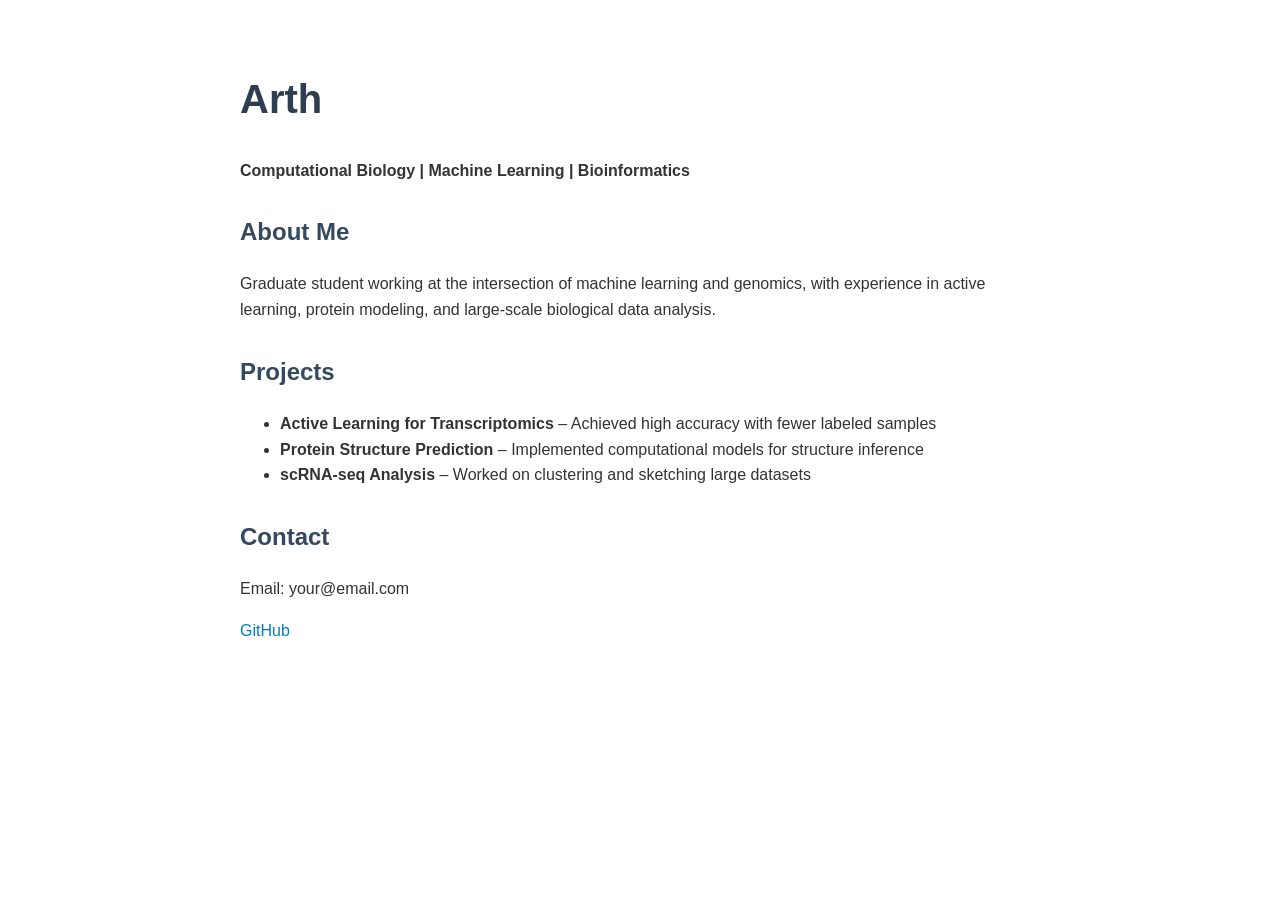
==== index.html @ f6aff102 "Create index.html" ====
<!DOCTYPE html>
<html lang="en">
<head>
    <meta charset="UTF-8">
    <meta name="viewport" content="width=device-width, initial-scale=1.0">
    <title>Arth</title>

    <style>
        body {
            font-family: Arial, sans-serif;
            max-width: 800px;
            margin: auto;
            padding: 40px 20px;
            line-height: 1.6;
            color: #333;
        }
        h1 {
            font-size: 2.5em;
            color: #2c3e50;
        }
        h2 {
            margin-top: 30px;
            color: #34495e;
        }
        a {
            color: #007acc;
            text-decoration: none;
        }
    </style>
</head>

<body>

<h1>Arth</h1>
<p><b>Computational Biology | Machine Learning | Bioinformatics</b></p>

<h2>About Me</h2>
<p>
Graduate student working at the intersection of machine learning and genomics,
with experience in active learning, protein modeling, and large-scale biological data analysis.
</p>

<h2>Projects</h2>
<ul>
    <li><b>Active Learning for Transcriptomics</b> – Achieved high accuracy with fewer labeled samples</li>
    <li><b>Protein Structure Prediction</b> – Implemented computational models for structure inference</li>
    <li><b>scRNA-seq Analysis</b> – Worked on clustering and sketching large datasets</li>
</ul>

<h2>Contact</h2>
<p>Email: your@email.com</p>
<p>
    <a href="https://github.com/Arth-DEVOPS">GitHub</a>
</p>

</body>
</html>
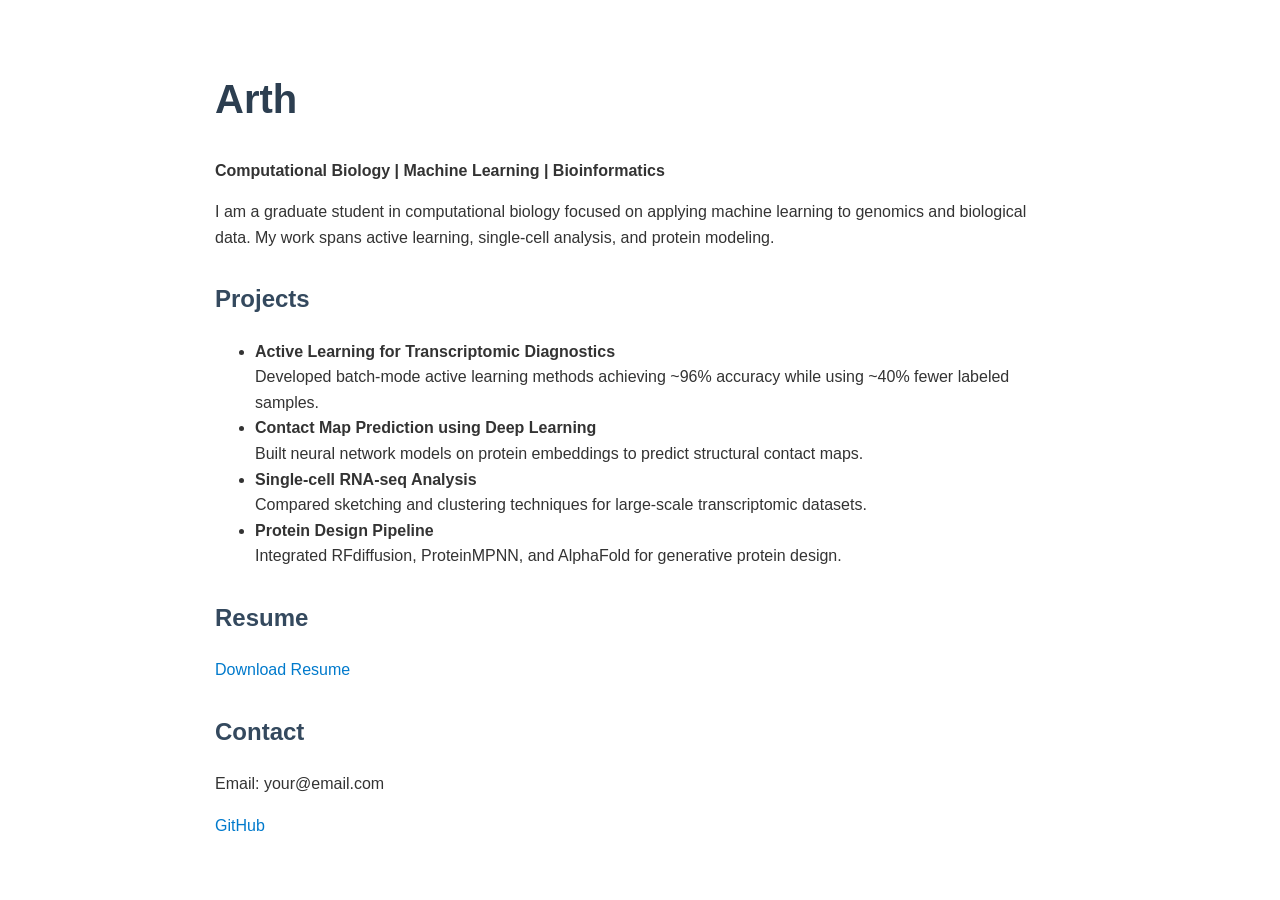
==== commit c7450ff1: "Update index.html" ====
--- a/index.html
+++ b/index.html
@@ -8,24 +8,15 @@
     <style>
         body {
             font-family: Arial, sans-serif;
-            max-width: 800px;
+            max-width: 850px;
             margin: auto;
             padding: 40px 20px;
             line-height: 1.6;
             color: #333;
         }
-        h1 {
-            font-size: 2.5em;
-            color: #2c3e50;
-        }
-        h2 {
-            margin-top: 30px;
-            color: #34495e;
-        }
-        a {
-            color: #007acc;
-            text-decoration: none;
-        }
+        h1 { font-size: 2.5em; color: #2c3e50; }
+        h2 { margin-top: 30px; color: #34495e; }
+        a { color: #007acc; text-decoration: none; }
     </style>
 </head>
 
@@ -34,18 +25,39 @@
 <h1>Arth</h1>
 <p><b>Computational Biology | Machine Learning | Bioinformatics</b></p>
 
-<h2>About Me</h2>
 <p>
-Graduate student working at the intersection of machine learning and genomics,
-with experience in active learning, protein modeling, and large-scale biological data analysis.
+I am a graduate student in computational biology focused on applying machine learning
+to genomics and biological data. My work spans active learning, single-cell analysis,
+and protein modeling.
 </p>
 
 <h2>Projects</h2>
+
 <ul>
-    <li><b>Active Learning for Transcriptomics</b> – Achieved high accuracy with fewer labeled samples</li>
-    <li><b>Protein Structure Prediction</b> – Implemented computational models for structure inference</li>
-    <li><b>scRNA-seq Analysis</b> – Worked on clustering and sketching large datasets</li>
+    <li>
+        <b>Active Learning for Transcriptomic Diagnostics</b><br>
+        Developed batch-mode active learning methods achieving ~96% accuracy while using
+        ~40% fewer labeled samples.
+    </li>
+
+    <li>
+        <b>Contact Map Prediction using Deep Learning</b><br>
+        Built neural network models on protein embeddings to predict structural contact maps.
+    </li>
+
+    <li>
+        <b>Single-cell RNA-seq Analysis</b><br>
+        Compared sketching and clustering techniques for large-scale transcriptomic datasets.
+    </li>
+
+    <li>
+        <b>Protein Design Pipeline</b><br>
+        Integrated RFdiffusion, ProteinMPNN, and AlphaFold for generative protein design.
+    </li>
 </ul>
+
+<h2>Resume</h2>
+<p><a href="resume.pdf" target="_blank">Download Resume</a></p>
 
 <h2>Contact</h2>
 <p>Email: your@email.com</p>
@@ -54,4 +66,4 @@
 </p>
 
 </body>
-</html>+</html>
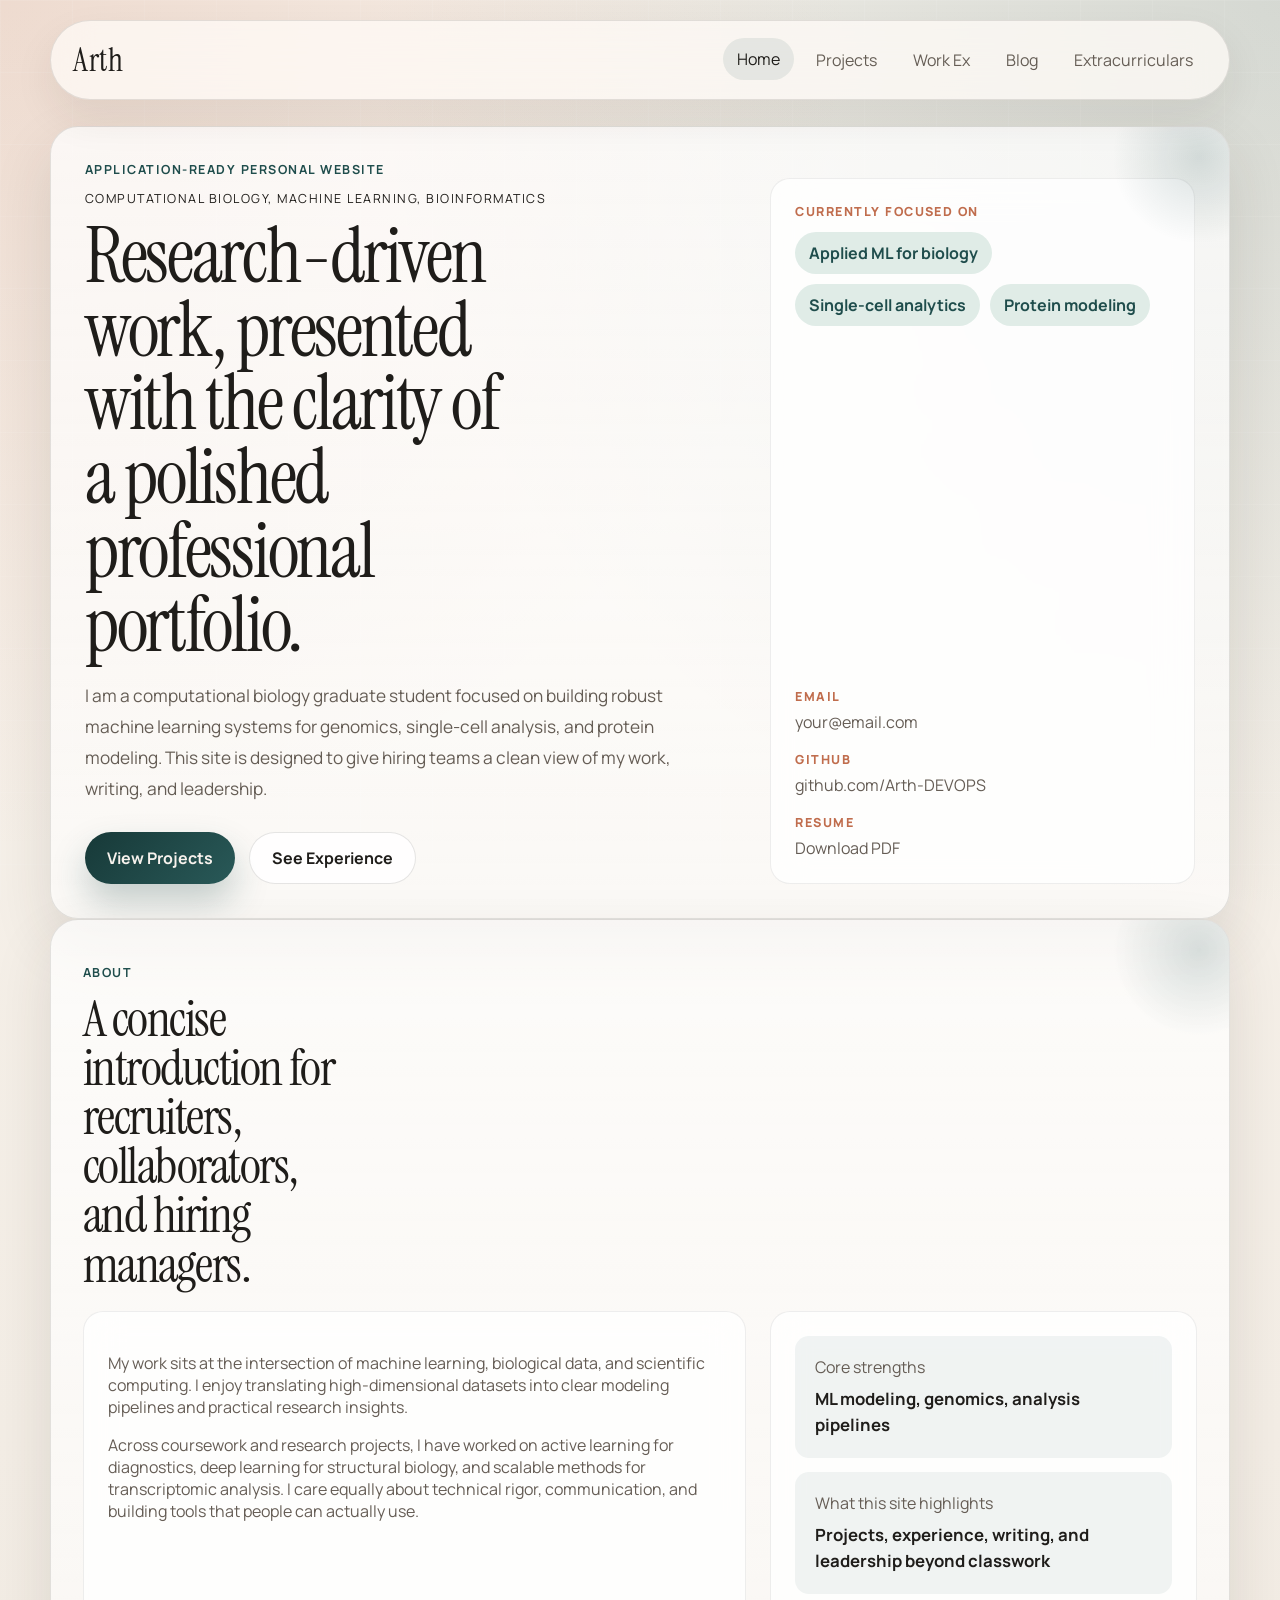
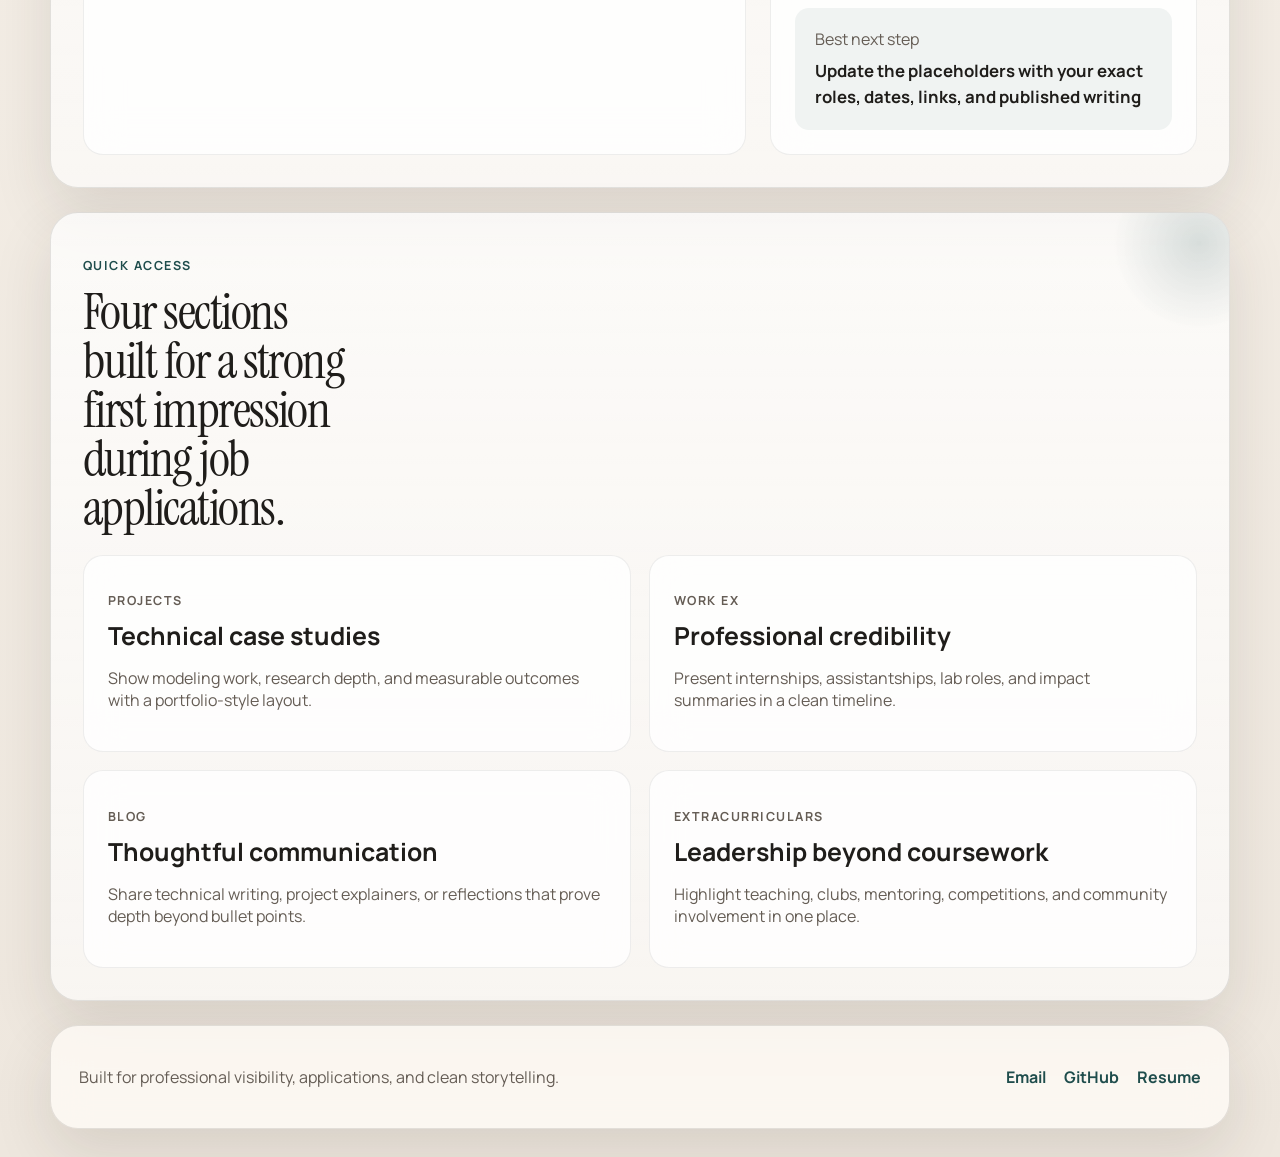
==== commit 598315bf: "Add details." ====
--- a/index.html
+++ b/index.html
@@ -3,67 +3,164 @@
 <head>
     <meta charset="UTF-8">
     <meta name="viewport" content="width=device-width, initial-scale=1.0">
-    <title>Arth</title>
+    <title>Arth | Computational Biology Portfolio</title>
+    <meta
+        name="description"
+        content="Arth's professional portfolio featuring projects, work experience, writing, and extracurricular leadership in computational biology and machine learning."
+    >
+    <link rel="preconnect" href="https://fonts.googleapis.com">
+    <link rel="preconnect" href="https://fonts.gstatic.com" crossorigin>
+    <link
+        href="https://fonts.googleapis.com/css2?family=Instrument+Serif:ital@0;1&family=Manrope:wght@400;500;600;700;800&display=swap"
+        rel="stylesheet"
+    >
+    <link rel="stylesheet" href="styles.css">
+</head>
+<body>
+    <div class="page-shell">
+        <header class="site-header">
+            <a class="brand" href="index.html">Arth</a>
+            <button class="nav-toggle" type="button" aria-expanded="false" aria-label="Toggle navigation">
+                <span></span>
+                <span></span>
+            </button>
+            <nav class="site-nav" aria-label="Primary">
+                <a class="active" href="index.html">Home</a>
+                <a href="projects.html">Projects</a>
+                <a href="experience.html">Work Ex</a>
+                <a href="blog.html">Blog</a>
+                <a href="extracurriculars.html">Extracurriculars</a>
+            </nav>
+        </header>
 
-    <style>
-        body {
-            font-family: Arial, sans-serif;
-            max-width: 850px;
-            margin: auto;
-            padding: 40px 20px;
-            line-height: 1.6;
-            color: #333;
-        }
-        h1 { font-size: 2.5em; color: #2c3e50; }
-        h2 { margin-top: 30px; color: #34495e; }
-        a { color: #007acc; text-decoration: none; }
-    </style>
-</head>
+        <main>
+            <section class="hero">
+                <div class="eyebrow">Application-ready personal website</div>
+                <div class="hero-grid">
+                    <div>
+                        <p class="hero-kicker">Computational Biology, Machine Learning, Bioinformatics</p>
+                        <h1>Research-driven work, presented with the clarity of a polished professional portfolio.</h1>
+                        <p class="hero-copy">
+                            I am a computational biology graduate student focused on building robust machine learning
+                            systems for genomics, single-cell analysis, and protein modeling. This site is designed to
+                            give hiring teams a clean view of my work, writing, and leadership.
+                        </p>
+                        <div class="hero-actions">
+                            <a class="button button-primary" href="projects.html">View Projects</a>
+                            <a class="button button-secondary" href="experience.html">See Experience</a>
+                        </div>
+                    </div>
 
-<body>
+                    <aside class="profile-card">
+                        <div class="profile-top">
+                            <p class="profile-label">Currently focused on</p>
+                            <ul class="pill-list">
+                                <li>Applied ML for biology</li>
+                                <li>Single-cell analytics</li>
+                                <li>Protein modeling</li>
+                            </ul>
+                        </div>
 
-<h1>Arth</h1>
-<p><b>Computational Biology | Machine Learning | Bioinformatics</b></p>
+                        <div class="profile-details">
+                            <div>
+                                <p class="detail-label">Email</p>
+                                <a href="mailto:your@email.com">your@email.com</a>
+                            </div>
+                            <div>
+                                <p class="detail-label">GitHub</p>
+                                <a href="https://github.com/Arth-DEVOPS" target="_blank" rel="noreferrer">github.com/Arth-DEVOPS</a>
+                            </div>
+                            <div>
+                                <p class="detail-label">Resume</p>
+                                <a href="Arth_Banka_Resume.pdf" target="_blank" rel="noreferrer">Download PDF</a>
+                            </div>
+                        </div>
+                    </aside>
+                </div>
+            </section>
 
-<p>
-I am a graduate student in computational biology focused on applying machine learning
-to genomics and biological data. My work spans active learning, single-cell analysis,
-and protein modeling.
-</p>
+            <section class="section-block" id="about">
+                <div class="section-heading">
+                    <p class="section-label">About</p>
+                    <h2>A concise introduction for recruiters, collaborators, and hiring managers.</h2>
+                </div>
 
-<h2>Projects</h2>
+                <div class="split-panel">
+                    <div class="panel prose-panel">
+                        <p>
+                            My work sits at the intersection of machine learning, biological data, and scientific
+                            computing. I enjoy translating high-dimensional datasets into clear modeling pipelines and
+                            practical research insights.
+                        </p>
+                        <p>
+                            Across coursework and research projects, I have worked on active learning for diagnostics,
+                            deep learning for structural biology, and scalable methods for transcriptomic analysis. I
+                            care equally about technical rigor, communication, and building tools that people can
+                            actually use.
+                        </p>
+                    </div>
 
-<ul>
-    <li>
-        <b>Active Learning for Transcriptomic Diagnostics</b><br>
-        Developed batch-mode active learning methods achieving ~96% accuracy while using
-        ~40% fewer labeled samples.
-    </li>
+                    <div class="panel stats-panel">
+                        <div class="stat-card">
+                            <span>Core strengths</span>
+                            <strong>ML modeling, genomics, analysis pipelines</strong>
+                        </div>
+                        <div class="stat-card">
+                            <span>What this site highlights</span>
+                            <strong>Projects, experience, writing, and leadership beyond classwork</strong>
+                        </div>
+                        <div class="stat-card">
+                            <span>Best next step</span>
+                            <strong>Update the placeholders with your exact roles, dates, links, and published writing</strong>
+                        </div>
+                    </div>
+                </div>
+            </section>
 
-    <li>
-        <b>Contact Map Prediction using Deep Learning</b><br>
-        Built neural network models on protein embeddings to predict structural contact maps.
-    </li>
+            <section class="section-block">
+                <div class="section-heading">
+                    <p class="section-label">Quick Access</p>
+                    <h2>Four sections built for a strong first impression during job applications.</h2>
+                </div>
 
-    <li>
-        <b>Single-cell RNA-seq Analysis</b><br>
-        Compared sketching and clustering techniques for large-scale transcriptomic datasets.
-    </li>
+                <div class="feature-grid">
+                    <a class="feature-card" href="projects.html">
+                        <p class="card-tag">Projects</p>
+                        <h3>Technical case studies</h3>
+                        <p>Show modeling work, research depth, and measurable outcomes with a portfolio-style layout.</p>
+                    </a>
 
-    <li>
-        <b>Protein Design Pipeline</b><br>
-        Integrated RFdiffusion, ProteinMPNN, and AlphaFold for generative protein design.
-    </li>
-</ul>
+                    <a class="feature-card" href="experience.html">
+                        <p class="card-tag">Work Ex</p>
+                        <h3>Professional credibility</h3>
+                        <p>Present internships, assistantships, lab roles, and impact summaries in a clean timeline.</p>
+                    </a>
 
-<h2>Resume</h2>
-<p><a href="resume.pdf" target="_blank">Download Resume</a></p>
+                    <a class="feature-card" href="blog.html">
+                        <p class="card-tag">Blog</p>
+                        <h3>Thoughtful communication</h3>
+                        <p>Share technical writing, project explainers, or reflections that prove depth beyond bullet points.</p>
+                    </a>
 
-<h2>Contact</h2>
-<p>Email: your@email.com</p>
-<p>
-    <a href="https://github.com/Arth-DEVOPS">GitHub</a>
-</p>
+                    <a class="feature-card" href="extracurriculars.html">
+                        <p class="card-tag">Extracurriculars</p>
+                        <h3>Leadership beyond coursework</h3>
+                        <p>Highlight teaching, clubs, mentoring, competitions, and community involvement in one place.</p>
+                    </a>
+                </div>
+            </section>
+        </main>
 
+        <footer class="site-footer">
+            <p>Built for professional visibility, applications, and clean storytelling.</p>
+            <div class="footer-links">
+                <a href="mailto:your@email.com">Email</a>
+                <a href="https://github.com/Arth-DEVOPS" target="_blank" rel="noreferrer">GitHub</a>
+                <a href="Arth_Banka_Resume.pdf" target="_blank" rel="noreferrer">Resume</a>
+            </div>
+        </footer>
+    </div>
+
+    <script src="script.js"></script>
 </body>
 </html>
--- a/styles.css
+++ b/styles.css
@@ -0,0 +1,572 @@
+:root {
+    --bg: #f4efe7;
+    --bg-soft: rgba(255, 255, 255, 0.64);
+    --panel: rgba(255, 255, 255, 0.78);
+    --panel-strong: rgba(255, 255, 255, 0.9);
+    --border: rgba(44, 41, 37, 0.12);
+    --text: #1f1d1a;
+    --muted: #655d55;
+    --accent: #1f4d4c;
+    --accent-soft: #e0ece7;
+    --accent-warm: #c06d4d;
+    --shadow: 0 24px 60px rgba(53, 41, 29, 0.12);
+    --radius-lg: 28px;
+    --radius-md: 20px;
+    --radius-sm: 14px;
+    --content-width: 1180px;
+}
+
+* {
+    box-sizing: border-box;
+}
+
+html {
+    scroll-behavior: smooth;
+}
+
+body {
+    margin: 0;
+    font-family: "Manrope", sans-serif;
+    color: var(--text);
+    background:
+        radial-gradient(circle at top left, rgba(192, 109, 77, 0.18), transparent 28%),
+        radial-gradient(circle at top right, rgba(31, 77, 76, 0.16), transparent 30%),
+        linear-gradient(180deg, #f8f3ec 0%, #f3ede5 52%, #eee7de 100%);
+    min-height: 100vh;
+}
+
+body::before {
+    content: "";
+    position: fixed;
+    inset: 0;
+    background-image:
+        linear-gradient(rgba(255, 255, 255, 0.32) 1px, transparent 1px),
+        linear-gradient(90deg, rgba(255, 255, 255, 0.32) 1px, transparent 1px);
+    background-size: 72px 72px;
+    opacity: 0.28;
+    pointer-events: none;
+}
+
+a {
+    color: inherit;
+    text-decoration: none;
+}
+
+img {
+    max-width: 100%;
+}
+
+.page-shell {
+    width: min(calc(100% - 32px), var(--content-width));
+    margin: 20px auto;
+}
+
+.site-header,
+.site-footer,
+.panel,
+.feature-card,
+.case-card,
+.timeline-card,
+.profile-card {
+    backdrop-filter: blur(18px);
+    -webkit-backdrop-filter: blur(18px);
+}
+
+.site-header {
+    position: sticky;
+    top: 18px;
+    z-index: 10;
+    display: flex;
+    align-items: center;
+    justify-content: space-between;
+    gap: 18px;
+    padding: 18px 22px;
+    margin-bottom: 26px;
+    background: rgba(255, 251, 247, 0.74);
+    border: 1px solid var(--border);
+    border-radius: 999px;
+    box-shadow: 0 18px 40px rgba(53, 41, 29, 0.08);
+}
+
+.brand {
+    font-family: "Instrument Serif", serif;
+    font-size: 2rem;
+    letter-spacing: 0.02em;
+}
+
+.site-nav {
+    display: flex;
+    align-items: center;
+    gap: 8px;
+    flex-wrap: wrap;
+}
+
+.site-nav a {
+    padding: 10px 14px;
+    color: var(--muted);
+    border-radius: 999px;
+    transition: background-color 180ms ease, color 180ms ease, transform 180ms ease;
+}
+
+.site-nav a:hover,
+.site-nav a:focus-visible,
+.site-nav a.active {
+    color: var(--text);
+    background: rgba(31, 77, 76, 0.09);
+    transform: translateY(-1px);
+}
+
+.nav-toggle {
+    display: none;
+    align-items: center;
+    justify-content: center;
+    gap: 4px;
+    width: 48px;
+    height: 48px;
+    border: 1px solid var(--border);
+    border-radius: 50%;
+    background: var(--panel-strong);
+    cursor: pointer;
+}
+
+.nav-toggle span {
+    display: block;
+    width: 16px;
+    height: 2px;
+    background: var(--text);
+}
+
+.hero,
+.page-hero,
+.section-block,
+.site-footer {
+    position: relative;
+    overflow: hidden;
+    border: 1px solid var(--border);
+    box-shadow: var(--shadow);
+}
+
+.hero,
+.page-hero,
+.section-block {
+    background: linear-gradient(180deg, rgba(255, 255, 255, 0.74), rgba(255, 255, 255, 0.6));
+    border-radius: var(--radius-lg);
+}
+
+.hero {
+    padding: 34px;
+}
+
+.page-hero,
+.section-block {
+    padding: 32px;
+    margin-bottom: 24px;
+}
+
+.hero::after,
+.page-hero::after,
+.section-block::after {
+    content: "";
+    position: absolute;
+    right: -60px;
+    top: -60px;
+    width: 180px;
+    height: 180px;
+    background: radial-gradient(circle, rgba(31, 77, 76, 0.16), transparent 68%);
+    pointer-events: none;
+}
+
+.eyebrow,
+.section-label,
+.hero-kicker,
+.card-tag,
+.profile-label,
+.detail-label,
+.timeline-date {
+    text-transform: uppercase;
+    letter-spacing: 0.12em;
+    font-size: 0.78rem;
+}
+
+.eyebrow,
+.section-label,
+.card-tag,
+.timeline-date {
+    color: var(--accent);
+    font-weight: 700;
+}
+
+.hero-grid,
+.split-panel {
+    display: grid;
+    grid-template-columns: 1.4fr 0.9fr;
+    gap: 24px;
+    align-items: stretch;
+}
+
+.hero h1,
+.page-hero h1,
+.section-heading h2 {
+    margin: 12px 0 14px;
+    font-family: "Instrument Serif", serif;
+    font-weight: 400;
+    line-height: 0.96;
+    letter-spacing: -0.03em;
+}
+
+.hero h1 {
+    font-size: clamp(3.3rem, 6vw, 5.8rem);
+    max-width: 12ch;
+}
+
+.page-hero h1,
+.section-heading h2 {
+    font-size: clamp(2.4rem, 4vw, 4.1rem);
+    max-width: 12ch;
+}
+
+.hero-copy,
+.page-intro,
+.prose-panel p,
+.feature-card p,
+.case-card p,
+.timeline-subtitle,
+.site-footer p,
+.detail-list li,
+.stat-card span,
+.profile-card a,
+.profile-card li,
+.text-link,
+.muted-note {
+    color: var(--muted);
+}
+
+.hero-copy,
+.page-intro {
+    font-size: 1.08rem;
+    line-height: 1.8;
+    max-width: 58ch;
+}
+
+.hero-actions {
+    display: flex;
+    gap: 14px;
+    flex-wrap: wrap;
+    margin-top: 28px;
+}
+
+.button {
+    display: inline-flex;
+    align-items: center;
+    justify-content: center;
+    min-height: 52px;
+    padding: 0 22px;
+    border-radius: 999px;
+    font-weight: 700;
+    transition: transform 180ms ease, box-shadow 180ms ease, background-color 180ms ease;
+}
+
+.button:hover,
+.button:focus-visible {
+    transform: translateY(-1px);
+}
+
+.button-primary {
+    color: #f7f2ed;
+    background: linear-gradient(135deg, #173938, #295958);
+    box-shadow: 0 18px 34px rgba(31, 77, 76, 0.25);
+}
+
+.button-secondary {
+    background: rgba(255, 255, 255, 0.82);
+    border: 1px solid var(--border);
+}
+
+.profile-card,
+.panel,
+.feature-card,
+.case-card,
+.timeline-card {
+    background: var(--panel);
+    border: 1px solid rgba(44, 41, 37, 0.08);
+}
+
+.profile-card,
+.panel {
+    border-radius: var(--radius-md);
+    padding: 24px;
+}
+
+.profile-card {
+    display: flex;
+    flex-direction: column;
+    justify-content: space-between;
+    gap: 22px;
+}
+
+.pill-list,
+.detail-list,
+.footer-links {
+    list-style: none;
+    padding: 0;
+    margin: 0;
+}
+
+.pill-list {
+    display: flex;
+    flex-wrap: wrap;
+    gap: 10px;
+    margin-top: 12px;
+}
+
+.pill-list li {
+    padding: 10px 14px;
+    border-radius: 999px;
+    background: var(--accent-soft);
+    color: var(--accent);
+    font-weight: 700;
+}
+
+.profile-details {
+    display: grid;
+    gap: 18px;
+}
+
+.detail-label,
+.profile-label {
+    margin: 0 0 6px;
+    color: var(--accent-warm);
+    font-weight: 800;
+}
+
+.section-heading {
+    margin-bottom: 22px;
+}
+
+.stats-panel {
+    display: grid;
+    gap: 14px;
+}
+
+.stat-card {
+    padding: 20px;
+    border-radius: var(--radius-sm);
+    background: rgba(31, 77, 76, 0.06);
+}
+
+.stat-card strong {
+    display: block;
+    margin-top: 8px;
+    font-size: 1.05rem;
+    line-height: 1.55;
+}
+
+.feature-grid {
+    display: grid;
+    grid-template-columns: repeat(2, minmax(0, 1fr));
+    gap: 18px;
+}
+
+.feature-card,
+.case-card,
+.timeline-card {
+    display: block;
+    border-radius: var(--radius-md);
+    padding: 24px;
+    transition: transform 180ms ease, box-shadow 180ms ease, border-color 180ms ease;
+}
+
+.feature-card:hover,
+.feature-card:focus-visible,
+.case-card:hover,
+.timeline-card:hover {
+    transform: translateY(-4px);
+    box-shadow: 0 20px 44px rgba(53, 41, 29, 0.12);
+    border-color: rgba(31, 77, 76, 0.18);
+}
+
+.feature-card h3,
+.feature-card h2,
+.case-card h2,
+.timeline-card h2 {
+    margin: 8px 0 12px;
+    font-size: 1.55rem;
+    line-height: 1.2;
+}
+
+.static-card {
+    cursor: default;
+}
+
+.text-link {
+    display: inline-block;
+    margin-top: 12px;
+    color: var(--accent);
+    font-weight: 700;
+}
+
+.stacked-grid {
+    display: grid;
+    gap: 18px;
+}
+
+.case-meta {
+    display: flex;
+    gap: 10px;
+    flex-wrap: wrap;
+    margin-bottom: 14px;
+}
+
+.case-meta span {
+    padding: 8px 12px;
+    border-radius: 999px;
+    background: rgba(192, 109, 77, 0.12);
+    color: var(--accent-warm);
+    font-size: 0.8rem;
+    font-weight: 700;
+    letter-spacing: 0.08em;
+    text-transform: uppercase;
+}
+
+.detail-list {
+    margin-top: 18px;
+    display: grid;
+    gap: 10px;
+}
+
+.detail-list li {
+    position: relative;
+    padding-left: 20px;
+    line-height: 1.7;
+}
+
+.detail-list li::before {
+    content: "";
+    position: absolute;
+    left: 0;
+    top: 0.8em;
+    width: 8px;
+    height: 8px;
+    border-radius: 50%;
+    background: var(--accent);
+}
+
+.timeline {
+    display: grid;
+    gap: 18px;
+}
+
+.timeline-item {
+    display: grid;
+    grid-template-columns: 180px 1fr;
+    gap: 18px;
+    align-items: start;
+}
+
+.timeline-date {
+    padding-top: 20px;
+}
+
+.timeline-subtitle {
+    margin-top: -2px;
+}
+
+.site-footer {
+    display: flex;
+    align-items: center;
+    justify-content: space-between;
+    gap: 20px;
+    padding: 24px 28px;
+    margin: 24px 0 28px;
+    border-radius: var(--radius-lg);
+    background: rgba(255, 251, 247, 0.78);
+}
+
+.footer-links {
+    display: flex;
+    gap: 18px;
+    flex-wrap: wrap;
+}
+
+.footer-links a {
+    color: var(--accent);
+    font-weight: 700;
+}
+
+@media (max-width: 900px) {
+    .hero-grid,
+    .split-panel,
+    .timeline-item,
+    .feature-grid {
+        grid-template-columns: 1fr;
+    }
+
+    .timeline-date {
+        padding-top: 0;
+    }
+
+    .site-footer {
+        flex-direction: column;
+        align-items: flex-start;
+    }
+}
+
+@media (max-width: 760px) {
+    .page-shell {
+        width: min(calc(100% - 20px), var(--content-width));
+        margin: 12px auto;
+    }
+
+    .site-header {
+        border-radius: 30px;
+        padding: 16px 18px;
+        align-items: flex-start;
+        flex-wrap: wrap;
+    }
+
+    .nav-toggle {
+        display: inline-flex;
+        margin-left: auto;
+    }
+
+    .site-nav {
+        display: none;
+        width: 100%;
+        padding-top: 8px;
+        flex-direction: column;
+        align-items: stretch;
+    }
+
+    .site-nav.open {
+        display: flex;
+    }
+
+    .site-nav a {
+        padding: 12px 14px;
+    }
+
+    .hero,
+    .page-hero,
+    .section-block {
+        padding: 24px;
+    }
+
+    .hero h1,
+    .page-hero h1,
+    .section-heading h2 {
+        max-width: none;
+    }
+}
+
+@media (prefers-reduced-motion: reduce) {
+    html {
+        scroll-behavior: auto;
+    }
+
+    *,
+    *::before,
+    *::after {
+        animation: none !important;
+        transition: none !important;
+    }
+}
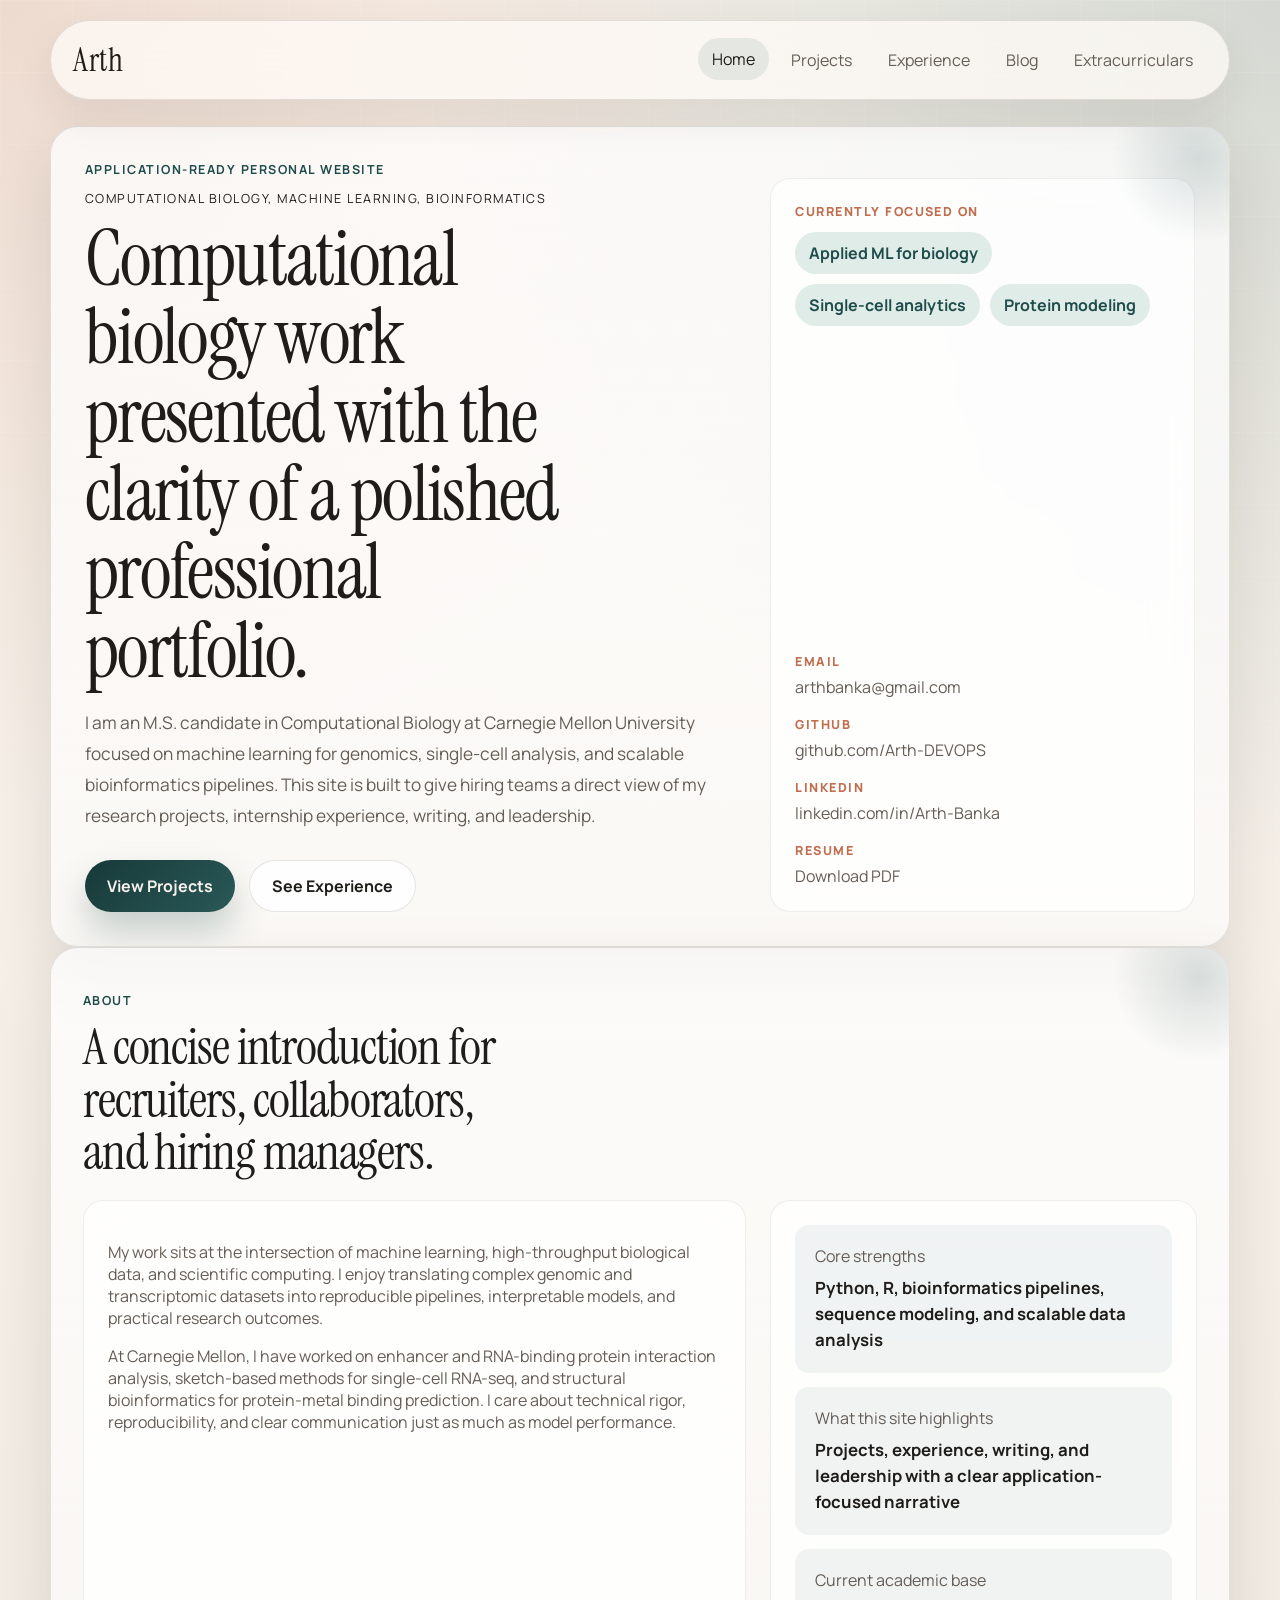
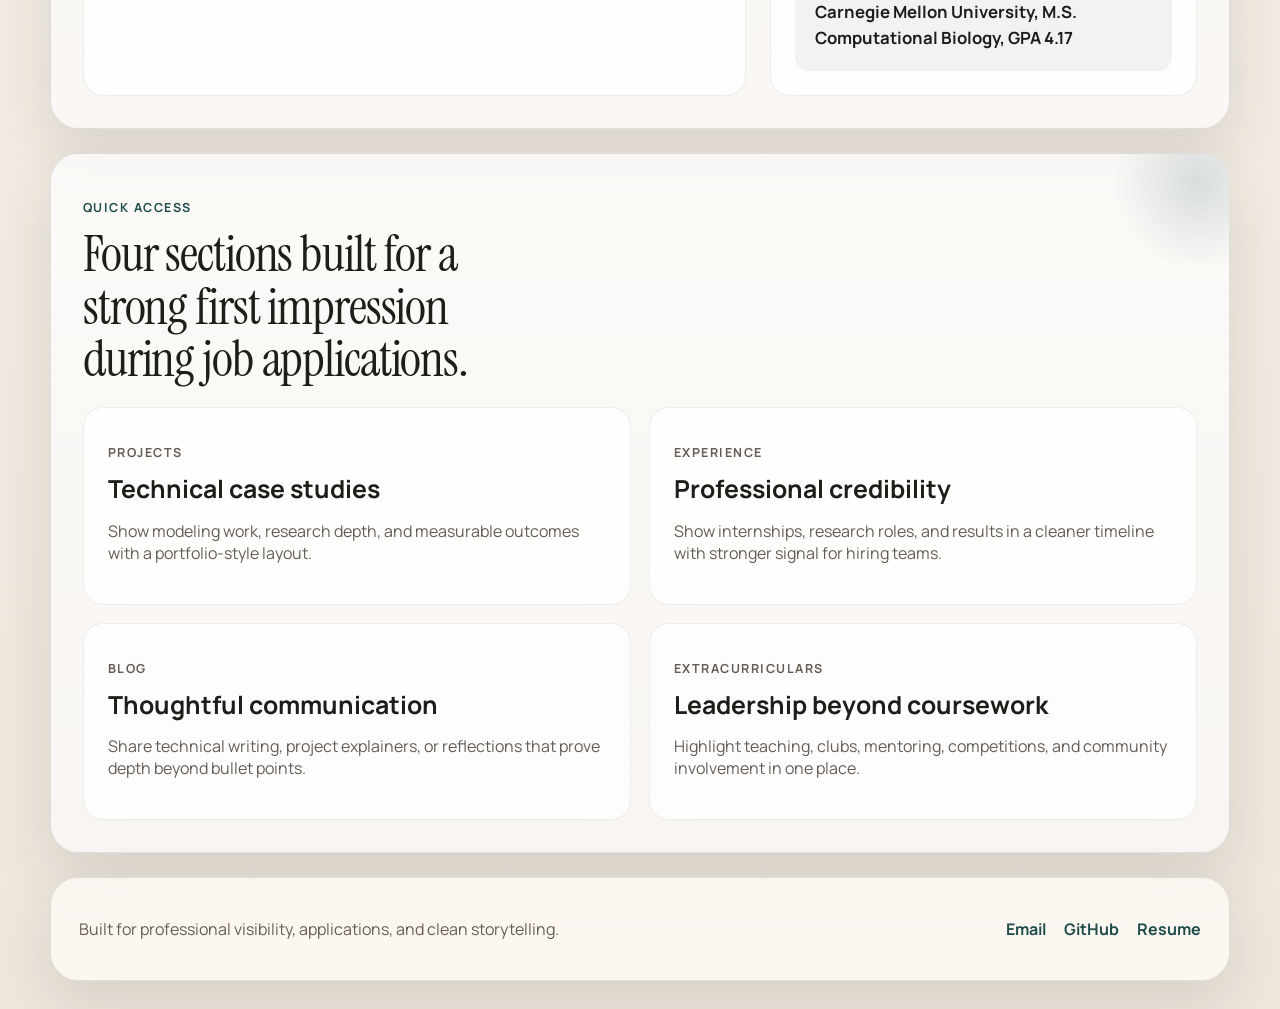
==== commit 5fb10c8b: "Update info" ====
--- a/index.html
+++ b/index.html
@@ -27,7 +27,7 @@
             <nav class="site-nav" aria-label="Primary">
                 <a class="active" href="index.html">Home</a>
                 <a href="projects.html">Projects</a>
-                <a href="experience.html">Work Ex</a>
+                <a href="experience.html">Experience</a>
                 <a href="blog.html">Blog</a>
                 <a href="extracurriculars.html">Extracurriculars</a>
             </nav>
@@ -39,11 +39,12 @@
                 <div class="hero-grid">
                     <div>
                         <p class="hero-kicker">Computational Biology, Machine Learning, Bioinformatics</p>
-                        <h1>Research-driven work, presented with the clarity of a polished professional portfolio.</h1>
+                        <h1>Computational biology work presented with the clarity of a polished professional portfolio.</h1>
                         <p class="hero-copy">
-                            I am a computational biology graduate student focused on building robust machine learning
-                            systems for genomics, single-cell analysis, and protein modeling. This site is designed to
-                            give hiring teams a clean view of my work, writing, and leadership.
+                            I am an M.S. candidate in Computational Biology at Carnegie Mellon University focused on
+                            machine learning for genomics, single-cell analysis, and scalable bioinformatics
+                            pipelines. This site is built to give hiring teams a direct view of my research projects,
+                            internship experience, writing, and leadership.
                         </p>
                         <div class="hero-actions">
                             <a class="button button-primary" href="projects.html">View Projects</a>
@@ -64,11 +65,15 @@
                         <div class="profile-details">
                             <div>
                                 <p class="detail-label">Email</p>
-                                <a href="mailto:your@email.com">your@email.com</a>
+                                <a href="mailto:arthbanka@gmail.com">arthbanka@gmail.com</a>
                             </div>
                             <div>
                                 <p class="detail-label">GitHub</p>
                                 <a href="https://github.com/Arth-DEVOPS" target="_blank" rel="noreferrer">github.com/Arth-DEVOPS</a>
+                            </div>
+                            <div>
+                                <p class="detail-label">LinkedIn</p>
+                                <a href="https://www.linkedin.com/in/Arth-Banka" target="_blank" rel="noreferrer">linkedin.com/in/Arth-Banka</a>
                             </div>
                             <div>
                                 <p class="detail-label">Resume</p>
@@ -88,30 +93,30 @@
                 <div class="split-panel">
                     <div class="panel prose-panel">
                         <p>
-                            My work sits at the intersection of machine learning, biological data, and scientific
-                            computing. I enjoy translating high-dimensional datasets into clear modeling pipelines and
-                            practical research insights.
+                            My work sits at the intersection of machine learning, high-throughput biological data, and
+                            scientific computing. I enjoy translating complex genomic and transcriptomic datasets into
+                            reproducible pipelines, interpretable models, and practical research outcomes.
                         </p>
                         <p>
-                            Across coursework and research projects, I have worked on active learning for diagnostics,
-                            deep learning for structural biology, and scalable methods for transcriptomic analysis. I
-                            care equally about technical rigor, communication, and building tools that people can
-                            actually use.
+                            At Carnegie Mellon, I have worked on enhancer and RNA-binding protein interaction
+                            analysis, sketch-based methods for single-cell RNA-seq, and structural bioinformatics for
+                            protein-metal binding prediction. I care about technical rigor, reproducibility, and clear
+                            communication just as much as model performance.
                         </p>
                     </div>
 
                     <div class="panel stats-panel">
                         <div class="stat-card">
                             <span>Core strengths</span>
-                            <strong>ML modeling, genomics, analysis pipelines</strong>
+                            <strong>Python, R, bioinformatics pipelines, sequence modeling, and scalable data analysis</strong>
                         </div>
                         <div class="stat-card">
                             <span>What this site highlights</span>
-                            <strong>Projects, experience, writing, and leadership beyond classwork</strong>
+                            <strong>Projects, experience, writing, and leadership with a clear application-focused narrative</strong>
                         </div>
                         <div class="stat-card">
-                            <span>Best next step</span>
-                            <strong>Update the placeholders with your exact roles, dates, links, and published writing</strong>
+                            <span>Current academic base</span>
+                            <strong>Carnegie Mellon University, M.S. Computational Biology, GPA 4.17</strong>
                         </div>
                     </div>
                 </div>
@@ -131,9 +136,9 @@
                     </a>
 
                     <a class="feature-card" href="experience.html">
-                        <p class="card-tag">Work Ex</p>
+                        <p class="card-tag">Experience</p>
                         <h3>Professional credibility</h3>
-                        <p>Present internships, assistantships, lab roles, and impact summaries in a clean timeline.</p>
+                        <p>Show internships, research roles, and results in a cleaner timeline with stronger signal for hiring teams.</p>
                     </a>
 
                     <a class="feature-card" href="blog.html">
@@ -154,7 +159,7 @@
         <footer class="site-footer">
             <p>Built for professional visibility, applications, and clean storytelling.</p>
             <div class="footer-links">
-                <a href="mailto:your@email.com">Email</a>
+                <a href="mailto:arthbanka@gmail.com">Email</a>
                 <a href="https://github.com/Arth-DEVOPS" target="_blank" rel="noreferrer">GitHub</a>
                 <a href="Arth_Banka_Resume.pdf" target="_blank" rel="noreferrer">Resume</a>
             </div>
--- a/styles.css
+++ b/styles.css
@@ -210,19 +210,20 @@
     margin: 12px 0 14px;
     font-family: "Instrument Serif", serif;
     font-weight: 400;
-    line-height: 0.96;
-    letter-spacing: -0.03em;
+    line-height: 1.02;
+    letter-spacing: -0.022em;
+    text-wrap: balance;
 }
 
 .hero h1 {
     font-size: clamp(3.3rem, 6vw, 5.8rem);
-    max-width: 12ch;
+    max-width: 14ch;
 }
 
 .page-hero h1,
 .section-heading h2 {
     font-size: clamp(2.4rem, 4vw, 4.1rem);
-    max-width: 12ch;
+    max-width: 18ch;
 }
 
 .hero-copy,
@@ -245,7 +246,7 @@
 .page-intro {
     font-size: 1.08rem;
     line-height: 1.8;
-    max-width: 58ch;
+    max-width: 64ch;
 }
 
 .hero-actions {
@@ -341,6 +342,7 @@
 
 .section-heading {
     margin-bottom: 22px;
+    max-width: 72rem;
 }
 
 .stats-panel {
@@ -456,6 +458,13 @@
     gap: 18px;
 }
 
+.timeline-intro {
+    max-width: 62ch;
+    margin: 0 0 8px;
+    color: var(--muted);
+    line-height: 1.8;
+}
+
 .timeline-item {
     display: grid;
     grid-template-columns: 180px 1fr;
@@ -468,7 +477,34 @@
 }
 
 .timeline-subtitle {
-    margin-top: -2px;
+    margin: -2px 0 0;
+    font-size: 1rem;
+    line-height: 1.6;
+}
+
+.education-grid {
+    display: grid;
+    grid-template-columns: repeat(2, minmax(0, 1fr));
+    gap: 18px;
+}
+
+.education-card {
+    padding: 24px;
+    border-radius: var(--radius-md);
+    background: rgba(255, 255, 255, 0.72);
+    border: 1px solid rgba(44, 41, 37, 0.08);
+}
+
+.education-card h3 {
+    margin: 8px 0 10px;
+    font-size: 1.45rem;
+    line-height: 1.2;
+}
+
+.education-meta {
+    margin: 0 0 12px;
+    color: var(--muted);
+    line-height: 1.7;
 }
 
 .site-footer {
@@ -497,7 +533,8 @@
     .hero-grid,
     .split-panel,
     .timeline-item,
-    .feature-grid {
+    .feature-grid,
+    .education-grid {
         grid-template-columns: 1fr;
     }
 
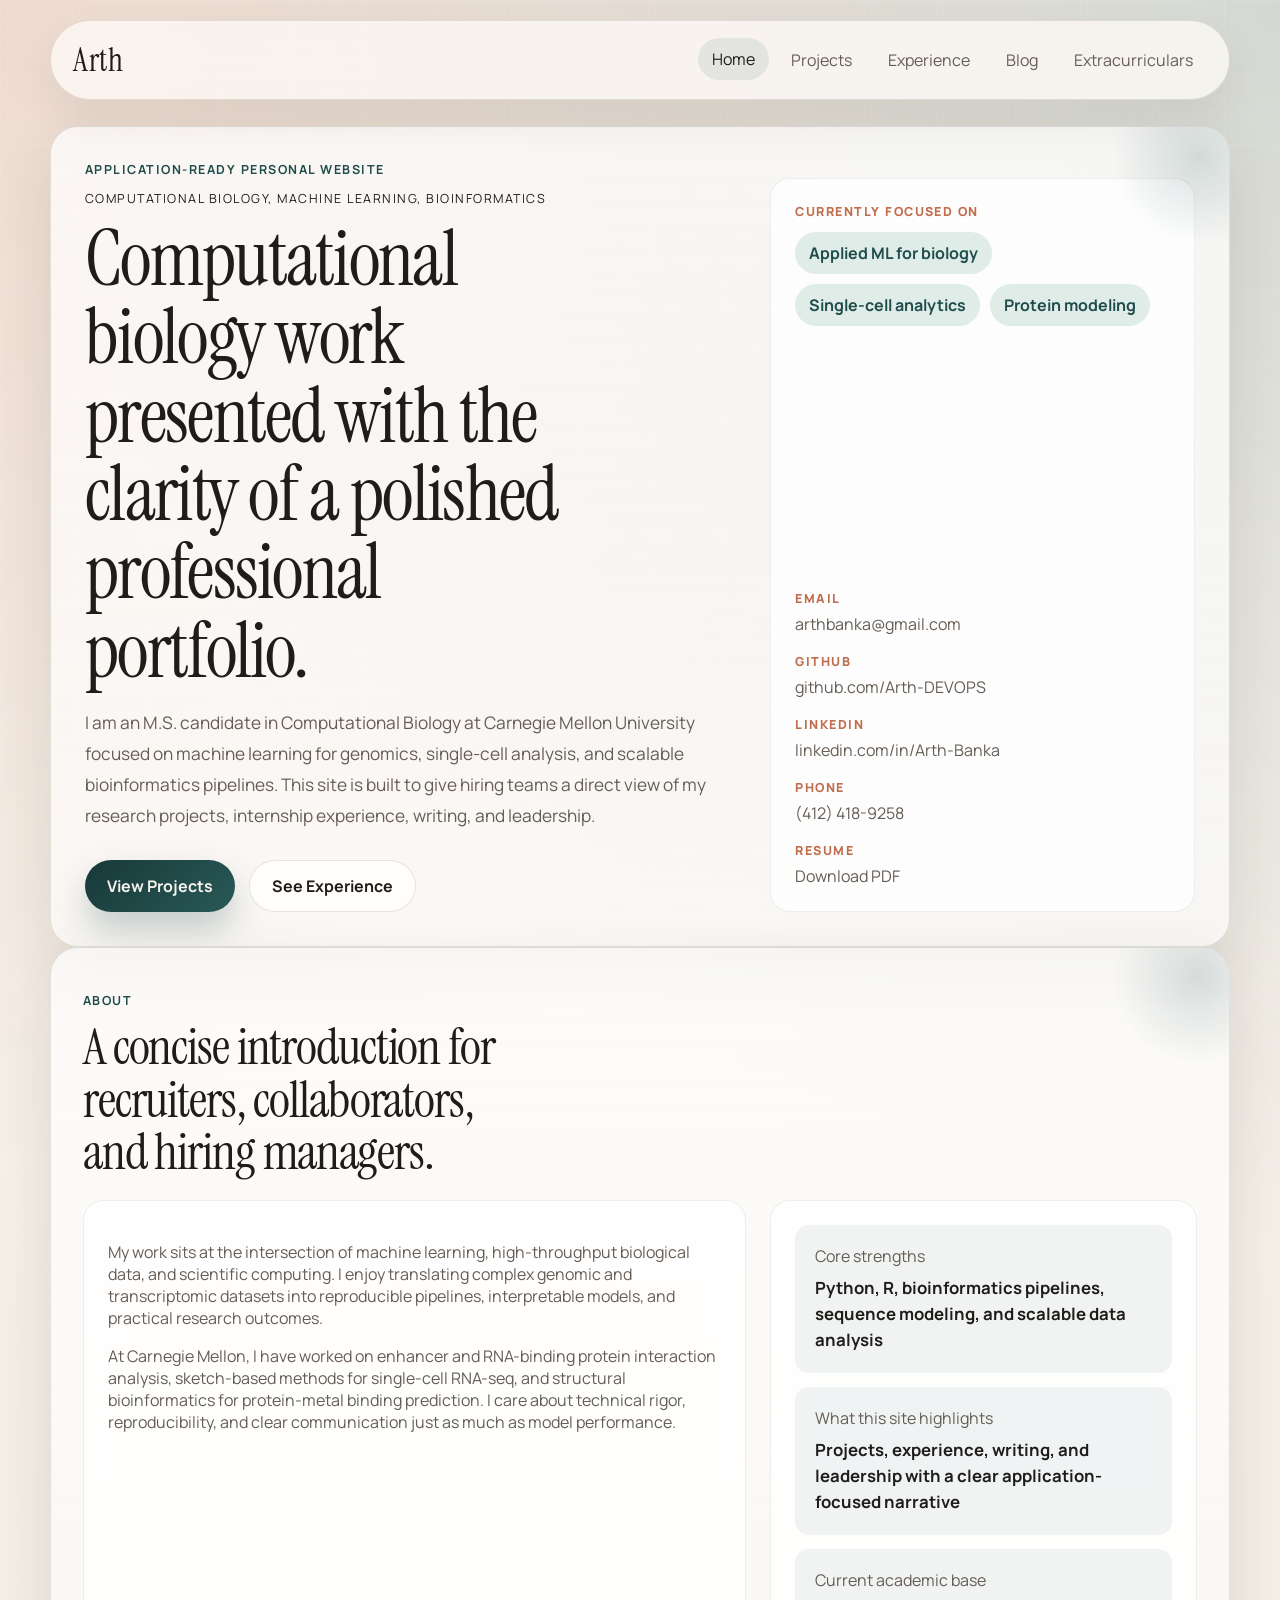
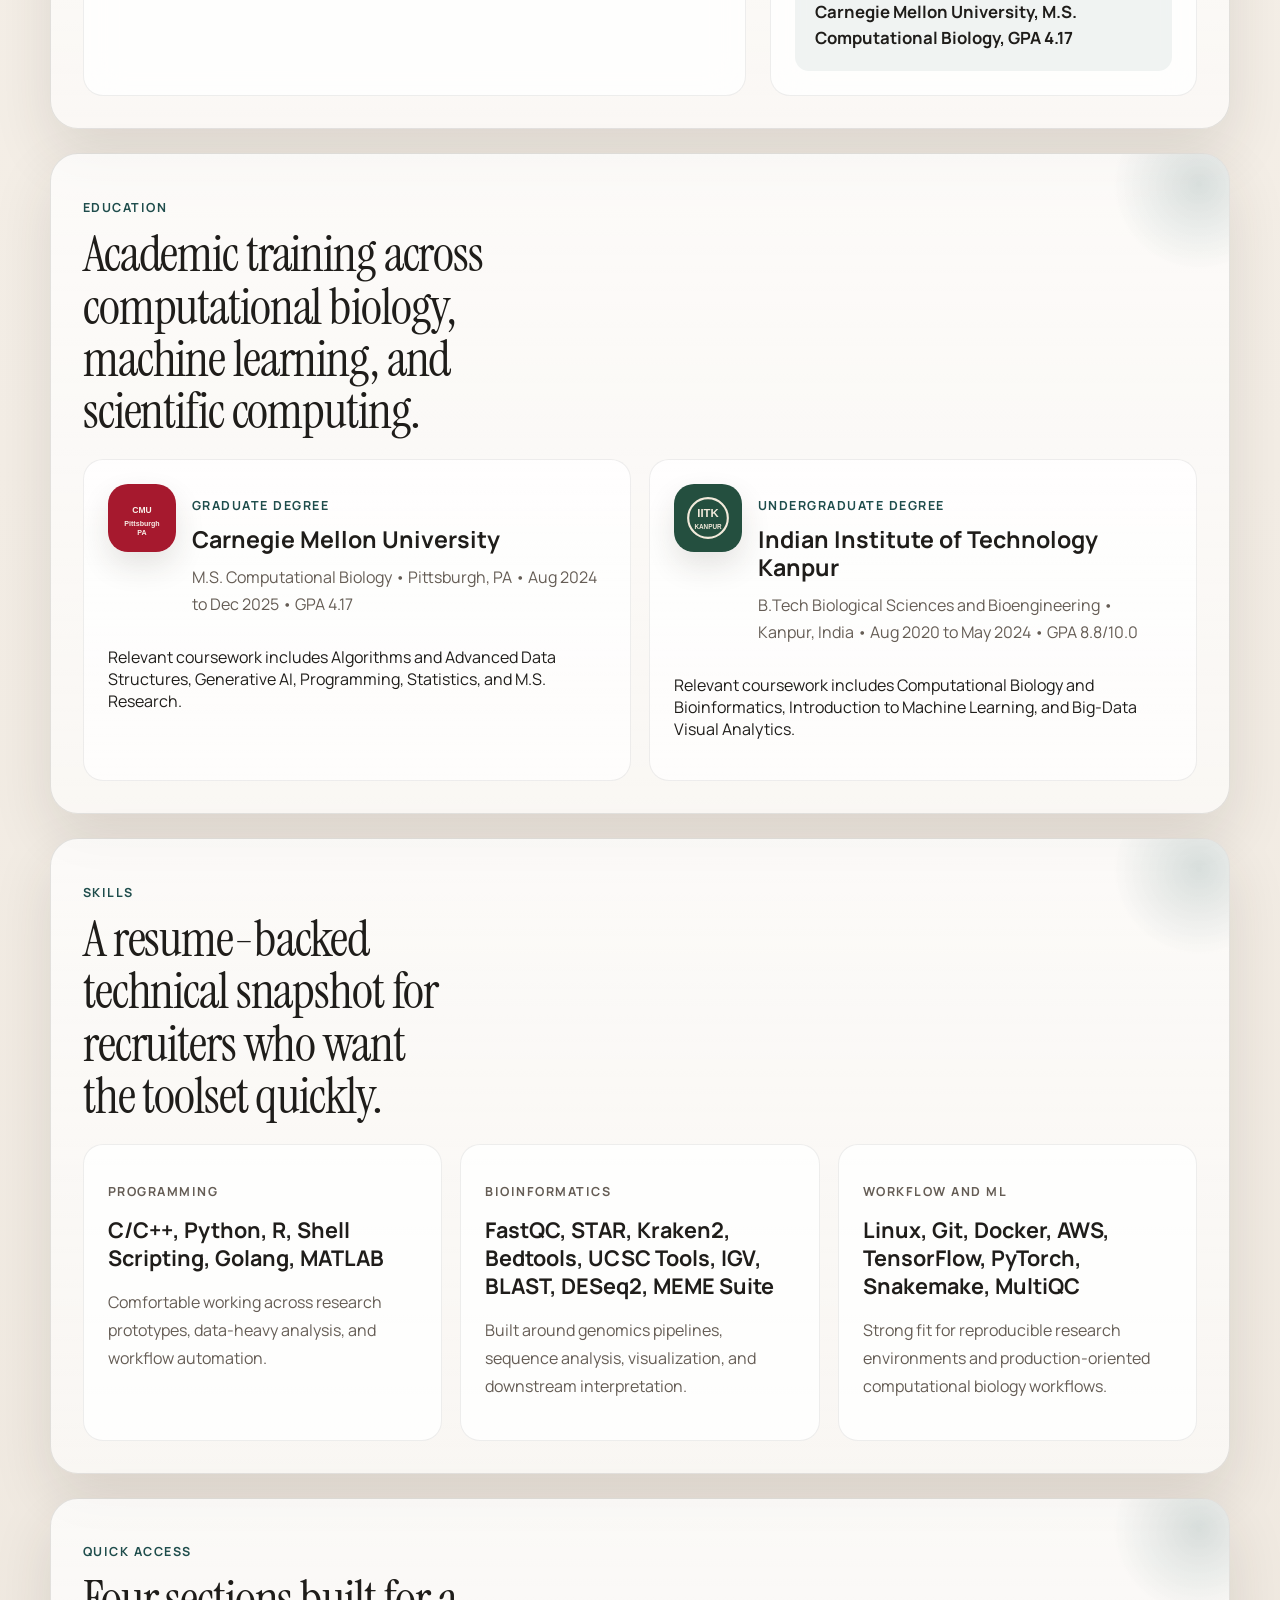
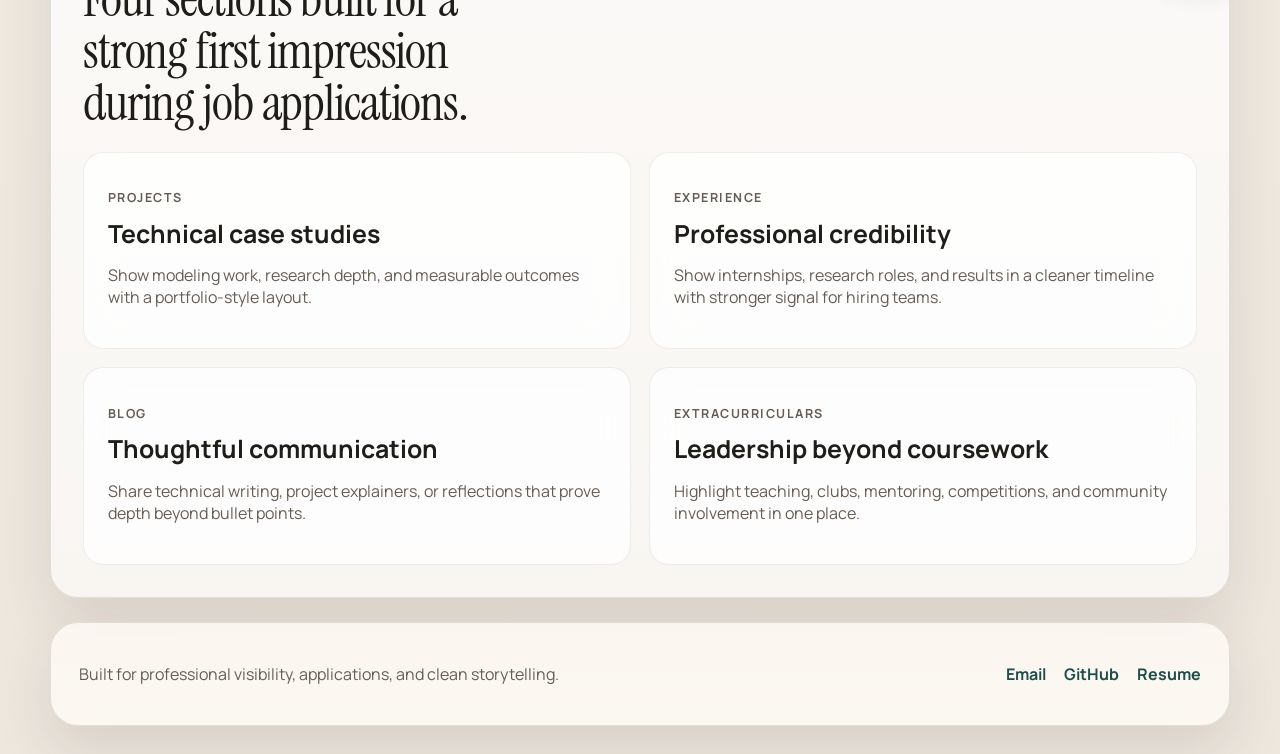
==== commit 56487fc9: "Updates" ====
--- a/index.html
+++ b/index.html
@@ -76,6 +76,10 @@
                                 <a href="https://www.linkedin.com/in/Arth-Banka" target="_blank" rel="noreferrer">linkedin.com/in/Arth-Banka</a>
                             </div>
                             <div>
+                                <p class="detail-label">Phone</p>
+                                <a href="tel:+14124189258">(412) 418-9258</a>
+                            </div>
+                            <div>
                                 <p class="detail-label">Resume</p>
                                 <a href="Arth_Banka_Resume.pdf" target="_blank" rel="noreferrer">Download PDF</a>
                             </div>
@@ -119,6 +123,76 @@
                             <strong>Carnegie Mellon University, M.S. Computational Biology, GPA 4.17</strong>
                         </div>
                     </div>
+                </div>
+            </section>
+
+            <section class="section-block">
+                <div class="section-heading">
+                    <p class="section-label">Education</p>
+                    <h2>Academic training across computational biology, machine learning, and scientific computing.</h2>
+                </div>
+
+                <div class="education-grid education-grid-home">
+                    <article class="education-card education-card-featured">
+                        <div class="org-lockup">
+                            <div class="org-logo">
+                                <img src="assets/cmu-badge.svg" alt="Carnegie Mellon University badge">
+                            </div>
+                            <div>
+                                <p class="card-tag">Graduate Degree</p>
+                                <h3>Carnegie Mellon University</h3>
+                                <p class="education-meta">M.S. Computational Biology • Pittsburgh, PA • Aug 2024 to Dec 2025 • GPA 4.17</p>
+                            </div>
+                        </div>
+                        <p>
+                            Relevant coursework includes Algorithms and Advanced Data Structures, Generative AI,
+                            Programming, Statistics, and M.S. Research.
+                        </p>
+                    </article>
+
+                    <article class="education-card education-card-featured">
+                        <div class="org-lockup">
+                            <div class="org-logo">
+                                <img src="assets/iitk-badge.svg" alt="Indian Institute of Technology Kanpur badge">
+                            </div>
+                            <div>
+                                <p class="card-tag">Undergraduate Degree</p>
+                                <h3>Indian Institute of Technology Kanpur</h3>
+                                <p class="education-meta">B.Tech Biological Sciences and Bioengineering • Kanpur, India • Aug 2020 to May 2024 • GPA 8.8/10.0</p>
+                            </div>
+                        </div>
+                        <p>
+                            Relevant coursework includes Computational Biology and Bioinformatics, Introduction to
+                            Machine Learning, and Big-Data Visual Analytics.
+                        </p>
+                    </article>
+                </div>
+            </section>
+
+            <section class="section-block">
+                <div class="section-heading">
+                    <p class="section-label">Skills</p>
+                    <h2>A resume-backed technical snapshot for recruiters who want the toolset quickly.</h2>
+                </div>
+
+                <div class="skills-grid">
+                    <article class="skill-card">
+                        <p class="card-tag">Programming</p>
+                        <h3>C/C++, Python, R, Shell Scripting, Golang, MATLAB</h3>
+                        <p>Comfortable working across research prototypes, data-heavy analysis, and workflow automation.</p>
+                    </article>
+
+                    <article class="skill-card">
+                        <p class="card-tag">Bioinformatics</p>
+                        <h3>FastQC, STAR, Kraken2, Bedtools, UCSC Tools, IGV, BLAST, DESeq2, MEME Suite</h3>
+                        <p>Built around genomics pipelines, sequence analysis, visualization, and downstream interpretation.</p>
+                    </article>
+
+                    <article class="skill-card">
+                        <p class="card-tag">Workflow And ML</p>
+                        <h3>Linux, Git, Docker, AWS, TensorFlow, PyTorch, Snakemake, MultiQC</h3>
+                        <p>Strong fit for reproducible research environments and production-oriented computational biology workflows.</p>
+                    </article>
                 </div>
             </section>
 
--- a/styles.css
+++ b/styles.css
@@ -287,7 +287,9 @@
 .panel,
 .feature-card,
 .case-card,
-.timeline-card {
+.timeline-card,
+.education-card,
+.skill-card {
     background: var(--panel);
     border: 1px solid rgba(44, 41, 37, 0.08);
 }
@@ -371,7 +373,8 @@
 
 .feature-card,
 .case-card,
-.timeline-card {
+.timeline-card,
+.skill-card {
     display: block;
     border-radius: var(--radius-md);
     padding: 24px;
@@ -482,6 +485,31 @@
     line-height: 1.6;
 }
 
+.org-lockup {
+    display: flex;
+    align-items: flex-start;
+    gap: 16px;
+}
+
+.org-lockup-compact {
+    margin-bottom: 10px;
+}
+
+.org-logo {
+    flex: 0 0 68px;
+    width: 68px;
+    height: 68px;
+    border-radius: 20px;
+    overflow: hidden;
+    box-shadow: 0 14px 30px rgba(53, 41, 29, 0.12);
+}
+
+.org-logo img {
+    display: block;
+    width: 100%;
+    height: 100%;
+}
+
 .education-grid {
     display: grid;
     grid-template-columns: repeat(2, minmax(0, 1fr));
@@ -491,8 +519,10 @@
 .education-card {
     padding: 24px;
     border-radius: var(--radius-md);
-    background: rgba(255, 255, 255, 0.72);
-    border: 1px solid rgba(44, 41, 37, 0.08);
+}
+
+.education-card-featured {
+    background: linear-gradient(180deg, rgba(255, 255, 255, 0.82), rgba(255, 255, 255, 0.66));
 }
 
 .education-card h3 {
@@ -505,6 +535,32 @@
     margin: 0 0 12px;
     color: var(--muted);
     line-height: 1.7;
+}
+
+.education-grid-home {
+    margin-bottom: 0;
+}
+
+.skills-grid {
+    display: grid;
+    grid-template-columns: repeat(3, minmax(0, 1fr));
+    gap: 18px;
+}
+
+.skill-card {
+    border-radius: var(--radius-md);
+    padding: 24px;
+}
+
+.skill-card h3 {
+    margin: 8px 0 12px;
+    font-size: 1.35rem;
+    line-height: 1.3;
+}
+
+.skill-card p {
+    color: var(--muted);
+    line-height: 1.75;
 }
 
 .site-footer {
@@ -534,7 +590,8 @@
     .split-panel,
     .timeline-item,
     .feature-grid,
-    .education-grid {
+    .education-grid,
+    .skills-grid {
         grid-template-columns: 1fr;
     }
 
@@ -588,6 +645,12 @@
         padding: 24px;
     }
 
+    .org-logo {
+        width: 58px;
+        height: 58px;
+        flex-basis: 58px;
+    }
+
     .hero h1,
     .page-hero h1,
     .section-heading h2 {
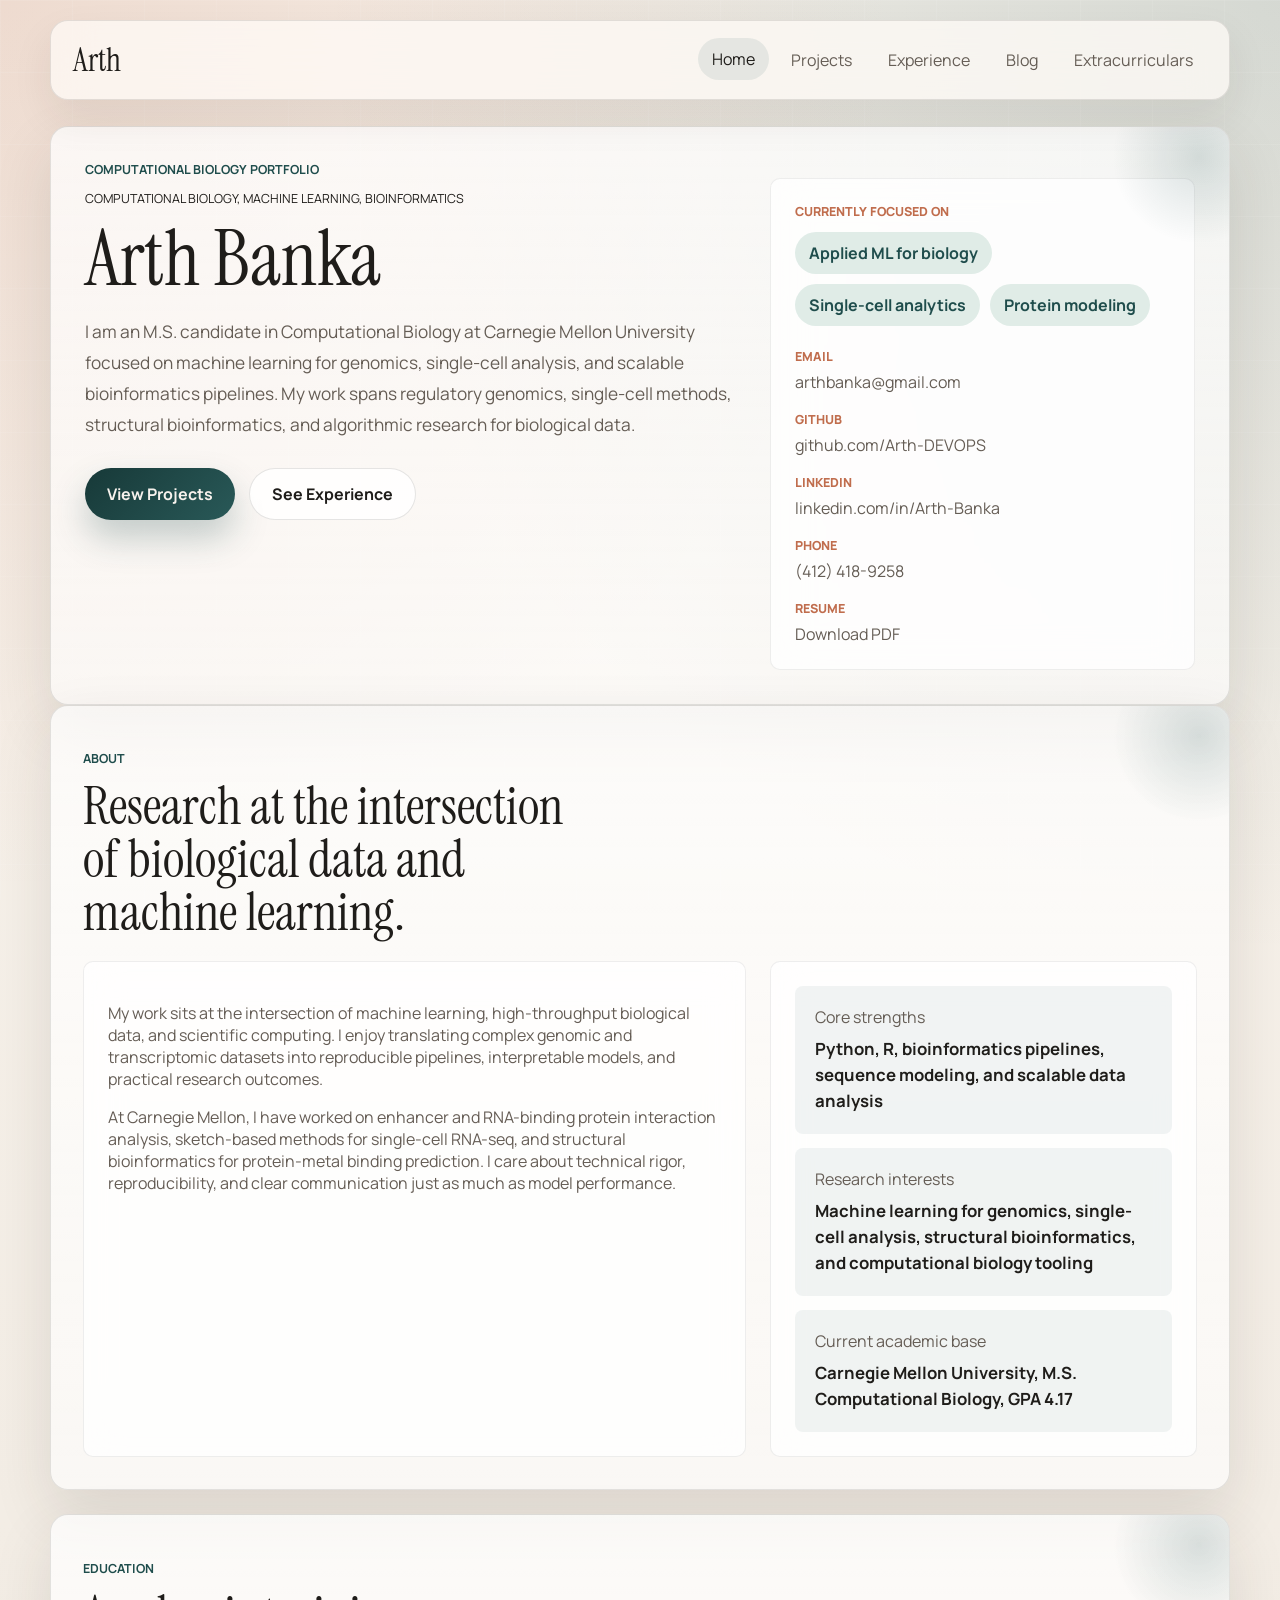
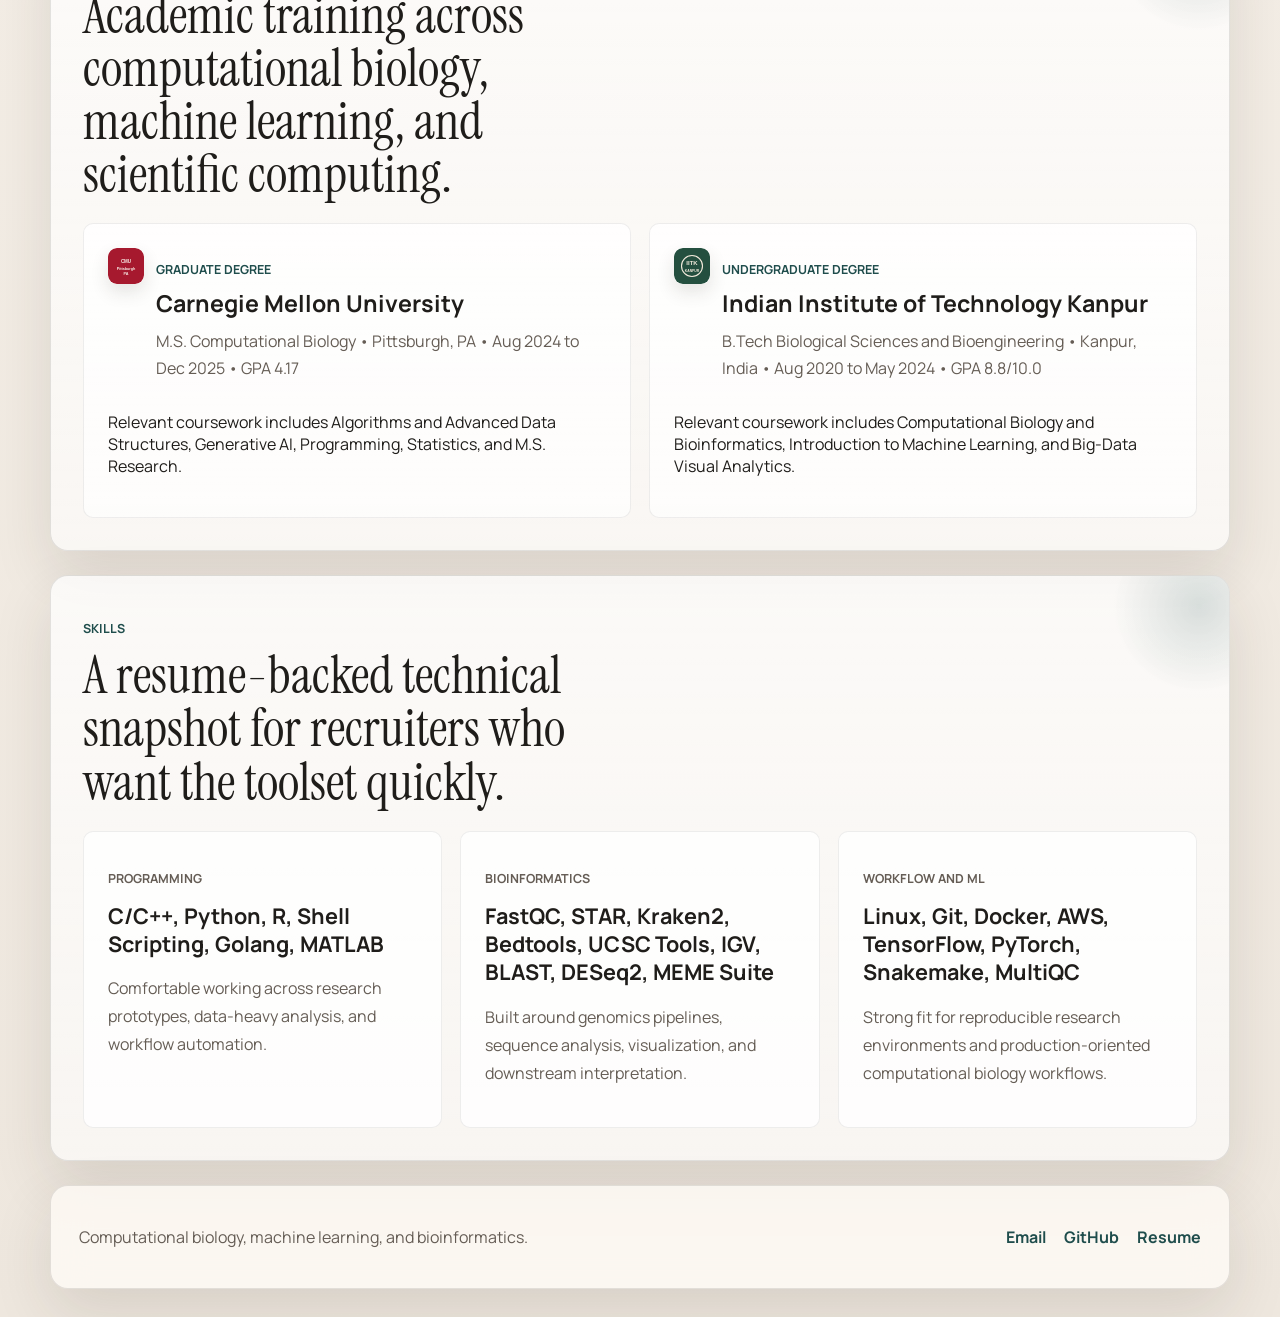
==== commit 2d6149f6: "Update site" ====
--- a/index.html
+++ b/index.html
@@ -35,16 +35,16 @@
 
         <main>
             <section class="hero">
-                <div class="eyebrow">Application-ready personal website</div>
+                <div class="eyebrow">Computational Biology Portfolio</div>
                 <div class="hero-grid">
                     <div>
                         <p class="hero-kicker">Computational Biology, Machine Learning, Bioinformatics</p>
-                        <h1>Computational biology work presented with the clarity of a polished professional portfolio.</h1>
+                        <h1>Arth Banka</h1>
                         <p class="hero-copy">
                             I am an M.S. candidate in Computational Biology at Carnegie Mellon University focused on
                             machine learning for genomics, single-cell analysis, and scalable bioinformatics
-                            pipelines. This site is built to give hiring teams a direct view of my research projects,
-                            internship experience, writing, and leadership.
+                            pipelines. My work spans regulatory genomics, single-cell methods, structural
+                            bioinformatics, and algorithmic research for biological data.
                         </p>
                         <div class="hero-actions">
                             <a class="button button-primary" href="projects.html">View Projects</a>
@@ -91,7 +91,7 @@
             <section class="section-block" id="about">
                 <div class="section-heading">
                     <p class="section-label">About</p>
-                    <h2>A concise introduction for recruiters, collaborators, and hiring managers.</h2>
+                    <h2>Research at the intersection of biological data and machine learning.</h2>
                 </div>
 
                 <div class="split-panel">
@@ -115,8 +115,8 @@
                             <strong>Python, R, bioinformatics pipelines, sequence modeling, and scalable data analysis</strong>
                         </div>
                         <div class="stat-card">
-                            <span>What this site highlights</span>
-                            <strong>Projects, experience, writing, and leadership with a clear application-focused narrative</strong>
+                            <span>Research interests</span>
+                            <strong>Machine learning for genomics, single-cell analysis, structural bioinformatics, and computational biology tooling</strong>
                         </div>
                         <div class="stat-card">
                             <span>Current academic base</span>
@@ -195,43 +195,10 @@
                     </article>
                 </div>
             </section>
-
-            <section class="section-block">
-                <div class="section-heading">
-                    <p class="section-label">Quick Access</p>
-                    <h2>Four sections built for a strong first impression during job applications.</h2>
-                </div>
-
-                <div class="feature-grid">
-                    <a class="feature-card" href="projects.html">
-                        <p class="card-tag">Projects</p>
-                        <h3>Technical case studies</h3>
-                        <p>Show modeling work, research depth, and measurable outcomes with a portfolio-style layout.</p>
-                    </a>
-
-                    <a class="feature-card" href="experience.html">
-                        <p class="card-tag">Experience</p>
-                        <h3>Professional credibility</h3>
-                        <p>Show internships, research roles, and results in a cleaner timeline with stronger signal for hiring teams.</p>
-                    </a>
-
-                    <a class="feature-card" href="blog.html">
-                        <p class="card-tag">Blog</p>
-                        <h3>Thoughtful communication</h3>
-                        <p>Share technical writing, project explainers, or reflections that prove depth beyond bullet points.</p>
-                    </a>
-
-                    <a class="feature-card" href="extracurriculars.html">
-                        <p class="card-tag">Extracurriculars</p>
-                        <h3>Leadership beyond coursework</h3>
-                        <p>Highlight teaching, clubs, mentoring, competitions, and community involvement in one place.</p>
-                    </a>
-                </div>
-            </section>
         </main>
 
         <footer class="site-footer">
-            <p>Built for professional visibility, applications, and clean storytelling.</p>
+            <p>Computational biology, machine learning, and bioinformatics.</p>
             <div class="footer-links">
                 <a href="mailto:arthbanka@gmail.com">Email</a>
                 <a href="https://github.com/Arth-DEVOPS" target="_blank" rel="noreferrer">GitHub</a>
--- a/styles.css
+++ b/styles.css
@@ -10,9 +10,9 @@
     --accent-soft: #e0ece7;
     --accent-warm: #c06d4d;
     --shadow: 0 24px 60px rgba(53, 41, 29, 0.12);
-    --radius-lg: 28px;
-    --radius-md: 20px;
-    --radius-sm: 14px;
+    --radius-lg: 18px;
+    --radius-md: 10px;
+    --radius-sm: 8px;
     --content-width: 1180px;
 }
 
@@ -84,14 +84,14 @@
     margin-bottom: 26px;
     background: rgba(255, 251, 247, 0.74);
     border: 1px solid var(--border);
-    border-radius: 999px;
+    border-radius: var(--radius-lg);
     box-shadow: 0 18px 40px rgba(53, 41, 29, 0.08);
 }
 
 .brand {
     font-family: "Instrument Serif", serif;
     font-size: 2rem;
-    letter-spacing: 0.02em;
+    letter-spacing: 0;
 }
 
 .site-nav {
@@ -184,7 +184,7 @@
 .detail-label,
 .timeline-date {
     text-transform: uppercase;
-    letter-spacing: 0.12em;
+    letter-spacing: 0;
     font-size: 0.78rem;
 }
 
@@ -211,19 +211,19 @@
     font-family: "Instrument Serif", serif;
     font-weight: 400;
     line-height: 1.02;
-    letter-spacing: -0.022em;
+    letter-spacing: 0;
     text-wrap: balance;
 }
 
 .hero h1 {
-    font-size: clamp(3.3rem, 6vw, 5.8rem);
-    max-width: 14ch;
+    font-size: 4.8rem;
+    max-width: 16ch;
 }
 
 .page-hero h1,
 .section-heading h2 {
-    font-size: clamp(2.4rem, 4vw, 4.1rem);
-    max-width: 18ch;
+    font-size: 3.25rem;
+    max-width: 22ch;
 }
 
 .hero-copy,
@@ -429,8 +429,19 @@
     color: var(--accent-warm);
     font-size: 0.8rem;
     font-weight: 700;
-    letter-spacing: 0.08em;
+    letter-spacing: 0;
     text-transform: uppercase;
+}
+
+.visual-thumb {
+    width: 100%;
+    aspect-ratio: 16 / 9;
+    object-fit: cover;
+    display: block;
+    margin-bottom: 20px;
+    border-radius: var(--radius-sm);
+    border: 1px solid rgba(44, 41, 37, 0.08);
+    background: #fff;
 }
 
 .detail-list {
@@ -488,7 +499,7 @@
 .org-lockup {
     display: flex;
     align-items: flex-start;
-    gap: 16px;
+    gap: 12px;
 }
 
 .org-lockup-compact {
@@ -496,12 +507,12 @@
 }
 
 .org-logo {
-    flex: 0 0 68px;
-    width: 68px;
-    height: 68px;
-    border-radius: 20px;
+    flex: 0 0 36px;
+    width: 36px;
+    height: 36px;
+    border-radius: 8px;
     overflow: hidden;
-    box-shadow: 0 14px 30px rgba(53, 41, 29, 0.12);
+    box-shadow: 0 8px 18px rgba(53, 41, 29, 0.12);
 }
 
 .org-logo img {
@@ -612,7 +623,7 @@
     }
 
     .site-header {
-        border-radius: 30px;
+        border-radius: var(--radius-lg);
         padding: 16px 18px;
         align-items: flex-start;
         flex-wrap: wrap;
@@ -646,15 +657,24 @@
     }
 
     .org-logo {
-        width: 58px;
-        height: 58px;
-        flex-basis: 58px;
+        width: 34px;
+        height: 34px;
+        flex-basis: 34px;
     }
 
     .hero h1,
     .page-hero h1,
     .section-heading h2 {
         max-width: none;
+    }
+
+    .hero h1 {
+        font-size: 3.1rem;
+    }
+
+    .page-hero h1,
+    .section-heading h2 {
+        font-size: 2.35rem;
     }
 }
 
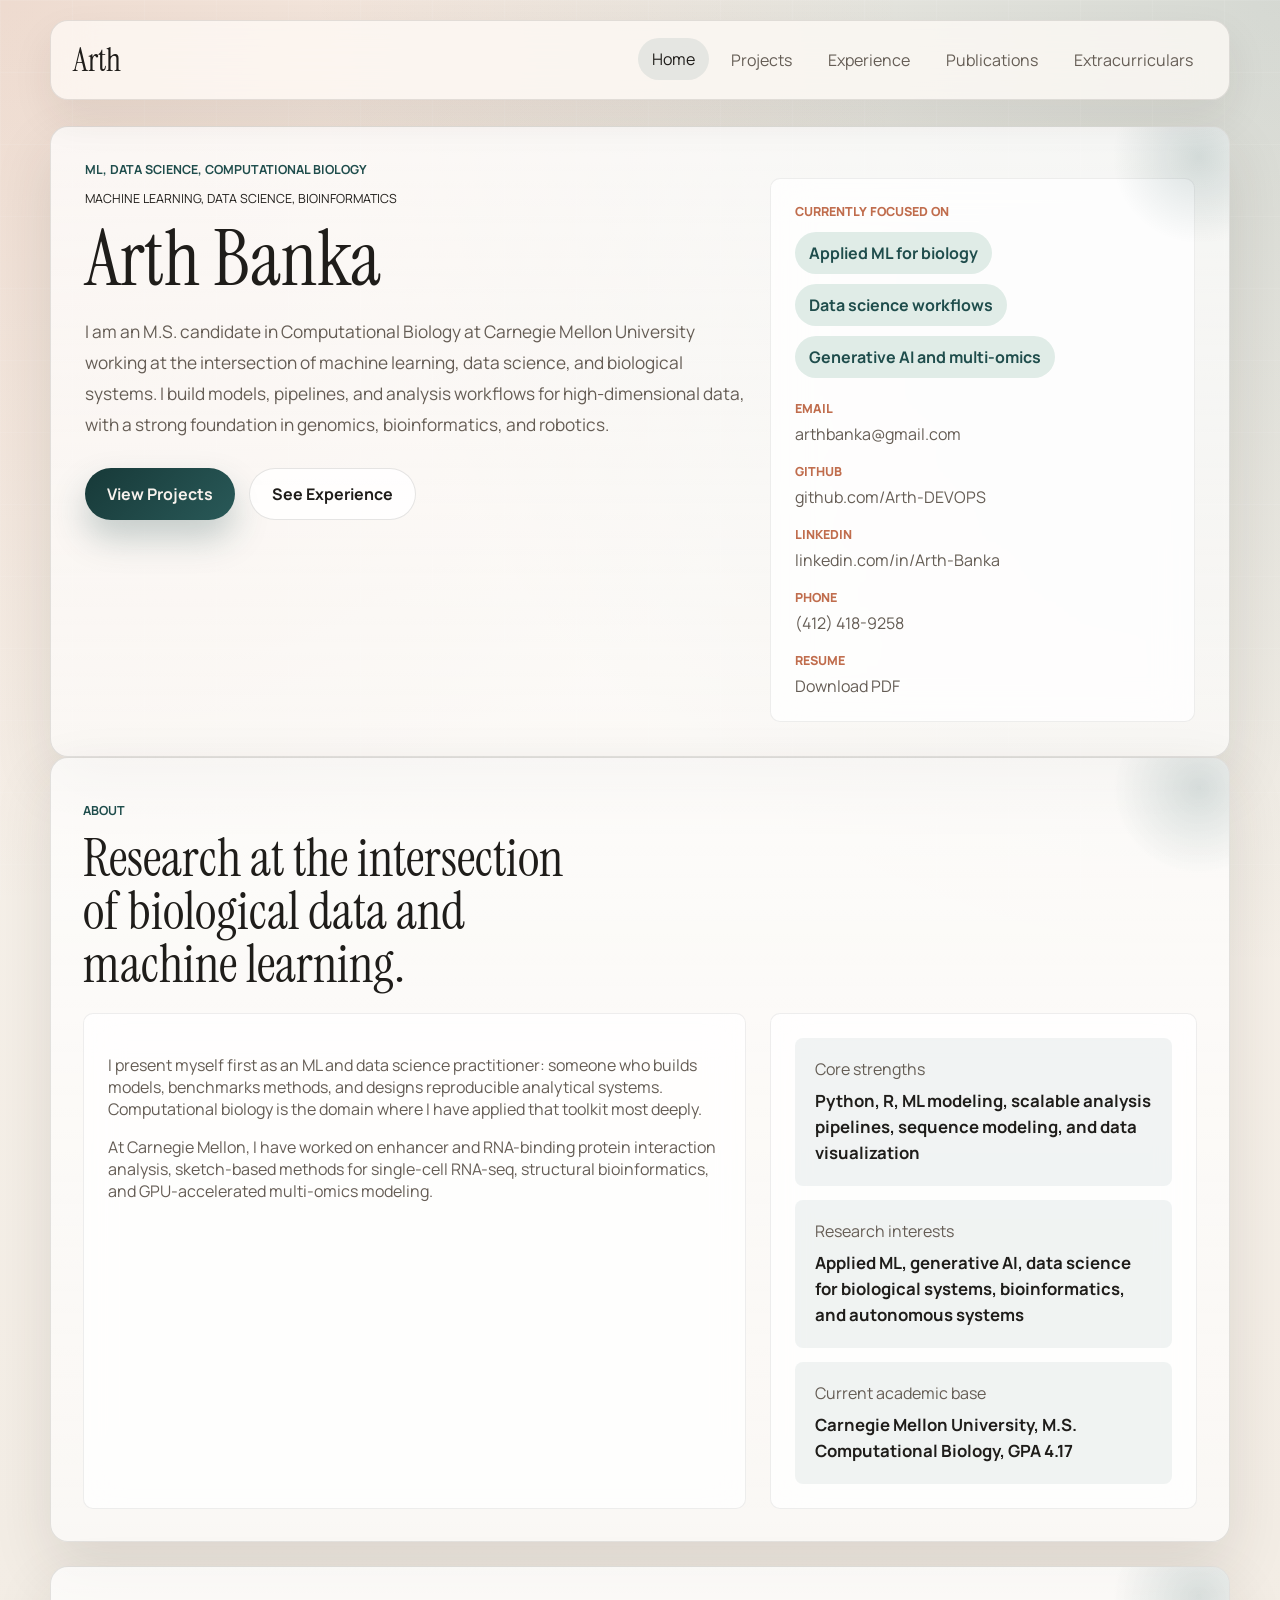
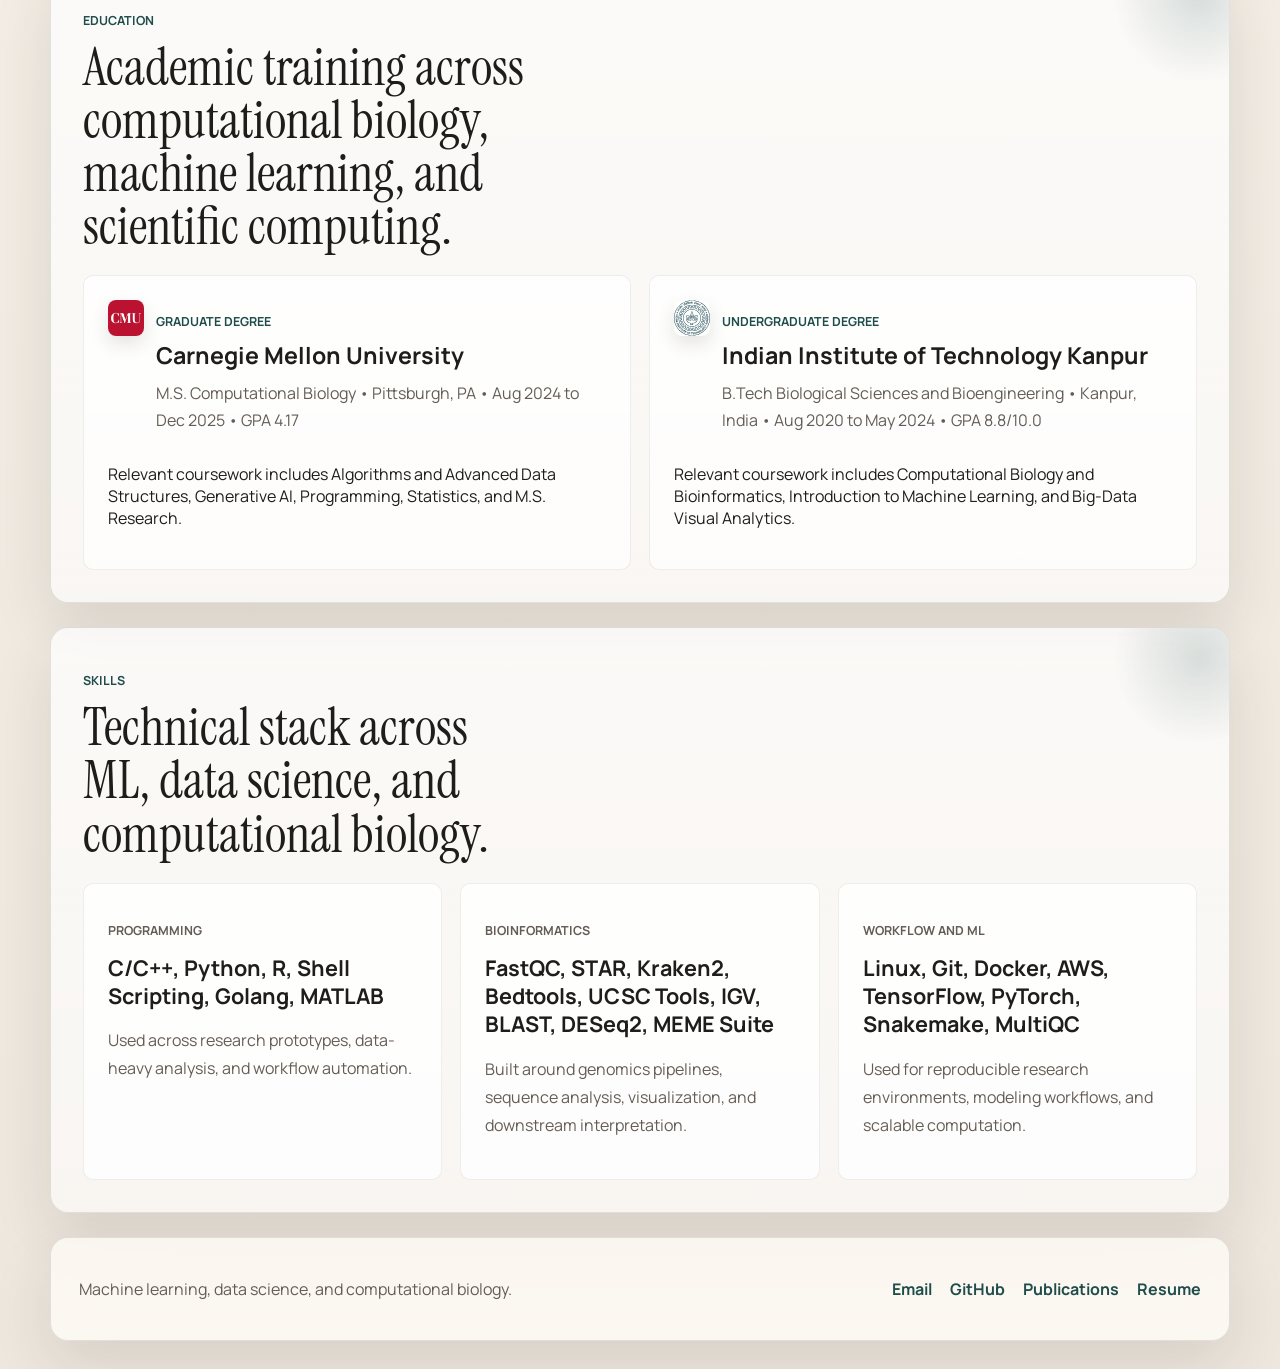
==== commit 63629b82: "Update site" ====
--- a/index.html
+++ b/index.html
@@ -3,10 +3,10 @@
 <head>
     <meta charset="UTF-8">
     <meta name="viewport" content="width=device-width, initial-scale=1.0">
-    <title>Arth | Computational Biology Portfolio</title>
+    <title>Arth | ML, Data Science, and Computational Biology</title>
     <meta
         name="description"
-        content="Arth's professional portfolio featuring projects, work experience, writing, and extracurricular leadership in computational biology and machine learning."
+        content="Arth Banka's portfolio in machine learning, data science, computational biology, bioinformatics, and robotics."
     >
     <link rel="preconnect" href="https://fonts.googleapis.com">
     <link rel="preconnect" href="https://fonts.gstatic.com" crossorigin>
@@ -28,23 +28,23 @@
                 <a class="active" href="index.html">Home</a>
                 <a href="projects.html">Projects</a>
                 <a href="experience.html">Experience</a>
-                <a href="blog.html">Blog</a>
+                <a href="publications.html">Publications</a>
                 <a href="extracurriculars.html">Extracurriculars</a>
             </nav>
         </header>
 
         <main>
             <section class="hero">
-                <div class="eyebrow">Computational Biology Portfolio</div>
+                <div class="eyebrow">ML, Data Science, Computational Biology</div>
                 <div class="hero-grid">
                     <div>
-                        <p class="hero-kicker">Computational Biology, Machine Learning, Bioinformatics</p>
+                        <p class="hero-kicker">Machine Learning, Data Science, Bioinformatics</p>
                         <h1>Arth Banka</h1>
                         <p class="hero-copy">
-                            I am an M.S. candidate in Computational Biology at Carnegie Mellon University focused on
-                            machine learning for genomics, single-cell analysis, and scalable bioinformatics
-                            pipelines. My work spans regulatory genomics, single-cell methods, structural
-                            bioinformatics, and algorithmic research for biological data.
+                            I am an M.S. candidate in Computational Biology at Carnegie Mellon University working at
+                            the intersection of machine learning, data science, and biological systems. I build models,
+                            pipelines, and analysis workflows for high-dimensional data, with a strong foundation in
+                            genomics, bioinformatics, and robotics.
                         </p>
                         <div class="hero-actions">
                             <a class="button button-primary" href="projects.html">View Projects</a>
@@ -57,8 +57,8 @@
                             <p class="profile-label">Currently focused on</p>
                             <ul class="pill-list">
                                 <li>Applied ML for biology</li>
-                                <li>Single-cell analytics</li>
-                                <li>Protein modeling</li>
+                                <li>Data science workflows</li>
+                                <li>Generative AI and multi-omics</li>
                             </ul>
                         </div>
 
@@ -97,26 +97,25 @@
                 <div class="split-panel">
                     <div class="panel prose-panel">
                         <p>
-                            My work sits at the intersection of machine learning, high-throughput biological data, and
-                            scientific computing. I enjoy translating complex genomic and transcriptomic datasets into
-                            reproducible pipelines, interpretable models, and practical research outcomes.
+                            I present myself first as an ML and data science practitioner: someone who builds models,
+                            benchmarks methods, and designs reproducible analytical systems. Computational biology is
+                            the domain where I have applied that toolkit most deeply.
                         </p>
                         <p>
                             At Carnegie Mellon, I have worked on enhancer and RNA-binding protein interaction
-                            analysis, sketch-based methods for single-cell RNA-seq, and structural bioinformatics for
-                            protein-metal binding prediction. I care about technical rigor, reproducibility, and clear
-                            communication just as much as model performance.
+                            analysis, sketch-based methods for single-cell RNA-seq, structural bioinformatics, and
+                            GPU-accelerated multi-omics modeling.
                         </p>
                     </div>
 
                     <div class="panel stats-panel">
                         <div class="stat-card">
                             <span>Core strengths</span>
-                            <strong>Python, R, bioinformatics pipelines, sequence modeling, and scalable data analysis</strong>
+                            <strong>Python, R, ML modeling, scalable analysis pipelines, sequence modeling, and data visualization</strong>
                         </div>
                         <div class="stat-card">
                             <span>Research interests</span>
-                            <strong>Machine learning for genomics, single-cell analysis, structural bioinformatics, and computational biology tooling</strong>
+                            <strong>Applied ML, generative AI, data science for biological systems, bioinformatics, and autonomous systems</strong>
                         </div>
                         <div class="stat-card">
                             <span>Current academic base</span>
@@ -136,7 +135,7 @@
                     <article class="education-card education-card-featured">
                         <div class="org-lockup">
                             <div class="org-logo">
-                                <img src="assets/cmu-badge.svg" alt="Carnegie Mellon University badge">
+                                <img src="assets/cmu-badge.png" alt="Carnegie Mellon University logo">
                             </div>
                             <div>
                                 <p class="card-tag">Graduate Degree</p>
@@ -172,14 +171,14 @@
             <section class="section-block">
                 <div class="section-heading">
                     <p class="section-label">Skills</p>
-                    <h2>A resume-backed technical snapshot for recruiters who want the toolset quickly.</h2>
+                    <h2>Technical stack across ML, data science, and computational biology.</h2>
                 </div>
 
                 <div class="skills-grid">
                     <article class="skill-card">
                         <p class="card-tag">Programming</p>
                         <h3>C/C++, Python, R, Shell Scripting, Golang, MATLAB</h3>
-                        <p>Comfortable working across research prototypes, data-heavy analysis, and workflow automation.</p>
+                        <p>Used across research prototypes, data-heavy analysis, and workflow automation.</p>
                     </article>
 
                     <article class="skill-card">
@@ -189,19 +188,20 @@
                     </article>
 
                     <article class="skill-card">
-                        <p class="card-tag">Workflow And ML</p>
+                        <p class="card-tag">Workflow and ML</p>
                         <h3>Linux, Git, Docker, AWS, TensorFlow, PyTorch, Snakemake, MultiQC</h3>
-                        <p>Strong fit for reproducible research environments and production-oriented computational biology workflows.</p>
+                        <p>Used for reproducible research environments, modeling workflows, and scalable computation.</p>
                     </article>
                 </div>
             </section>
         </main>
 
         <footer class="site-footer">
-            <p>Computational biology, machine learning, and bioinformatics.</p>
+            <p>Machine learning, data science, and computational biology.</p>
             <div class="footer-links">
                 <a href="mailto:arthbanka@gmail.com">Email</a>
                 <a href="https://github.com/Arth-DEVOPS" target="_blank" rel="noreferrer">GitHub</a>
+                <a href="publications.html">Publications</a>
                 <a href="Arth_Banka_Resume.pdf" target="_blank" rel="noreferrer">Resume</a>
             </div>
         </footer>
--- a/styles.css
+++ b/styles.css
@@ -415,6 +415,50 @@
     gap: 18px;
 }
 
+.project-tabs {
+    display: grid;
+    gap: 20px;
+}
+
+.tab-list {
+    display: flex;
+    gap: 10px;
+    flex-wrap: wrap;
+    padding: 8px;
+    border: 1px solid var(--border);
+    border-radius: var(--radius-md);
+    background: rgba(255, 255, 255, 0.66);
+}
+
+.tab-button {
+    border: 1px solid transparent;
+    border-radius: var(--radius-sm);
+    padding: 12px 14px;
+    color: var(--muted);
+    background: transparent;
+    font: inherit;
+    font-weight: 800;
+    cursor: pointer;
+    transition: background-color 180ms ease, border-color 180ms ease, color 180ms ease;
+}
+
+.tab-button:hover,
+.tab-button:focus-visible,
+.tab-button.active {
+    color: var(--text);
+    background: rgba(31, 77, 76, 0.08);
+    border-color: rgba(31, 77, 76, 0.12);
+}
+
+.tab-panel {
+    display: none;
+    gap: 18px;
+}
+
+.tab-panel.active {
+    display: grid;
+}
+
 .case-meta {
     display: flex;
     gap: 10px;
@@ -574,6 +618,59 @@
     line-height: 1.75;
 }
 
+.publication-list {
+    display: grid;
+    gap: 18px;
+}
+
+.publication-card {
+    padding: 24px;
+    border-radius: var(--radius-md);
+    background: var(--panel);
+    border: 1px solid rgba(44, 41, 37, 0.08);
+}
+
+.publication-card h2 {
+    margin: 10px 0 14px;
+    font-size: 1.65rem;
+    line-height: 1.25;
+}
+
+.publication-card p {
+    color: var(--muted);
+    line-height: 1.75;
+}
+
+.publication-meta,
+.publication-links {
+    display: flex;
+    flex-wrap: wrap;
+    gap: 10px;
+}
+
+.publication-meta span,
+.publication-links a {
+    padding: 8px 12px;
+    border-radius: var(--radius-sm);
+    font-size: 0.86rem;
+    font-weight: 800;
+}
+
+.publication-meta span {
+    color: var(--accent);
+    background: var(--accent-soft);
+}
+
+.publication-links {
+    margin-top: 16px;
+}
+
+.publication-links a {
+    color: var(--accent);
+    border: 1px solid rgba(31, 77, 76, 0.18);
+    background: rgba(255, 255, 255, 0.7);
+}
+
 .site-footer {
     display: flex;
     align-items: center;
@@ -614,6 +711,10 @@
         flex-direction: column;
         align-items: flex-start;
     }
+
+    .tab-list {
+        display: grid;
+    }
 }
 
 @media (max-width: 760px) {
